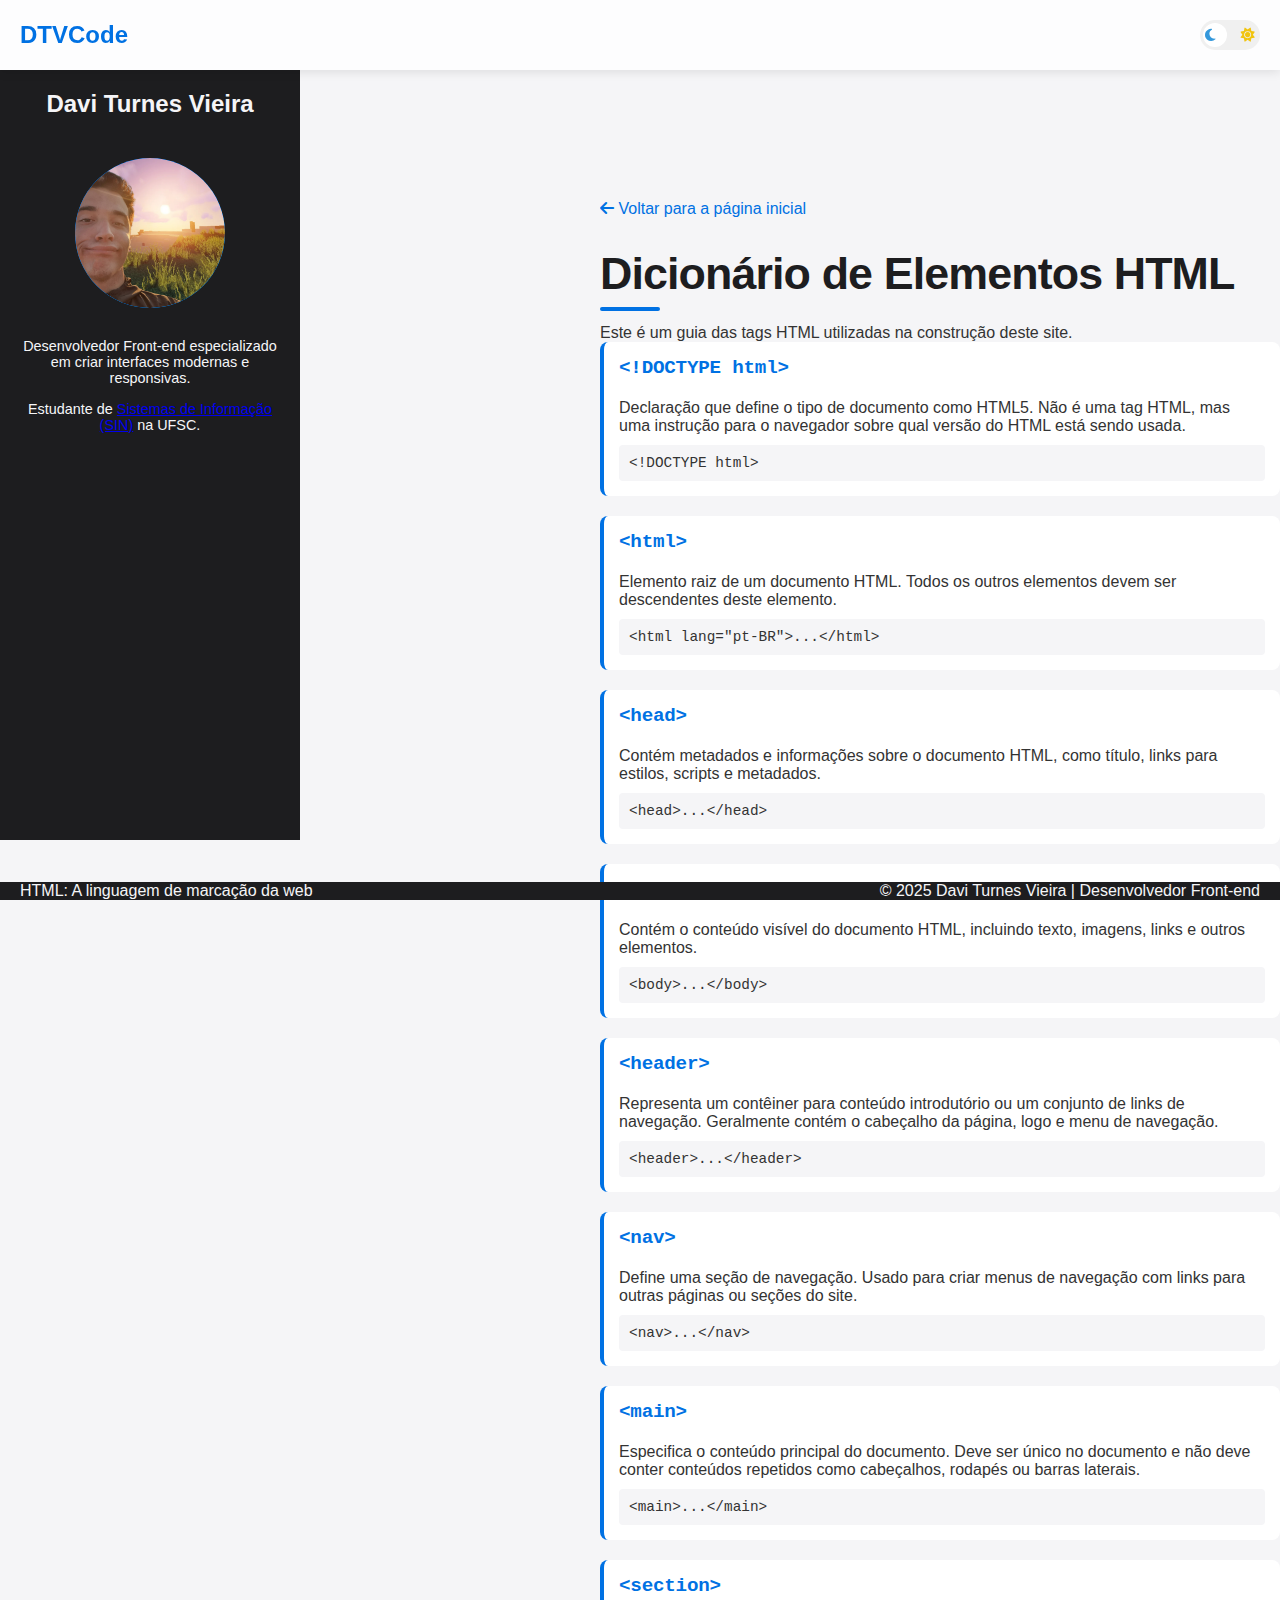
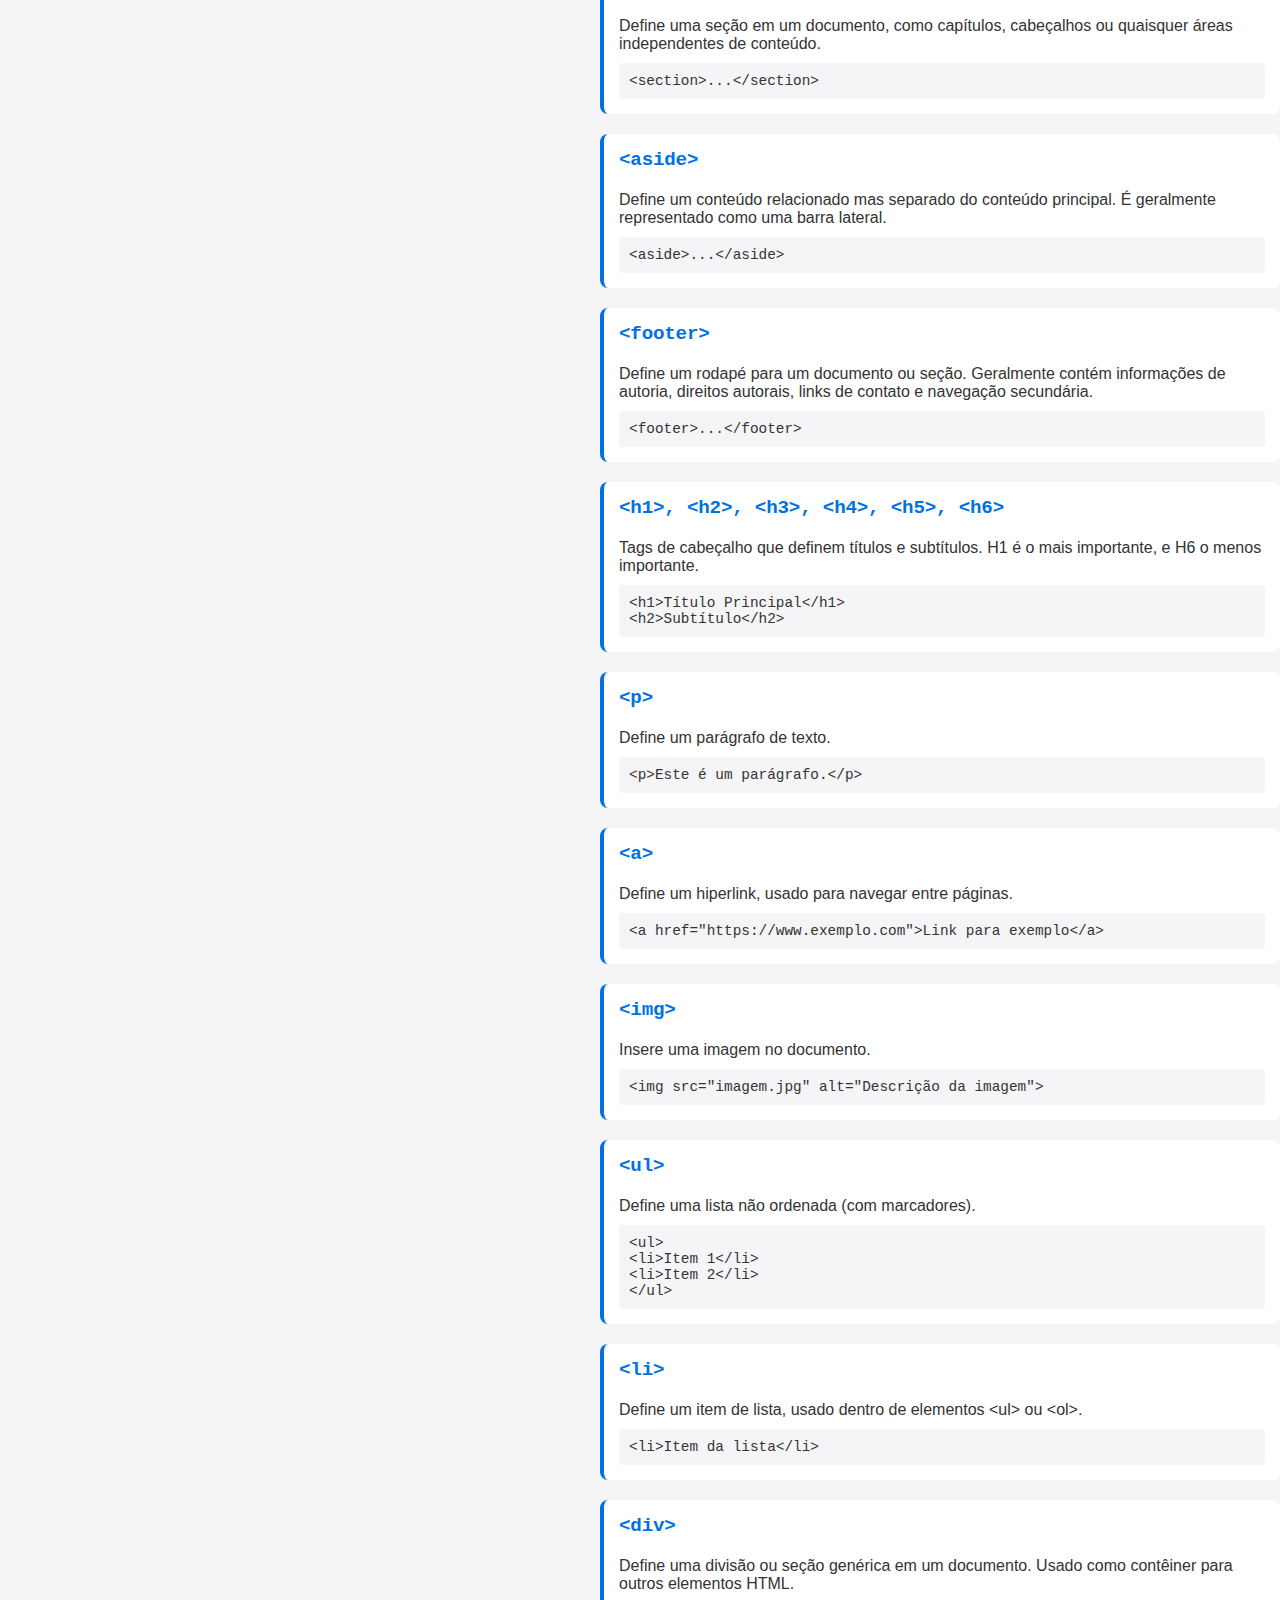
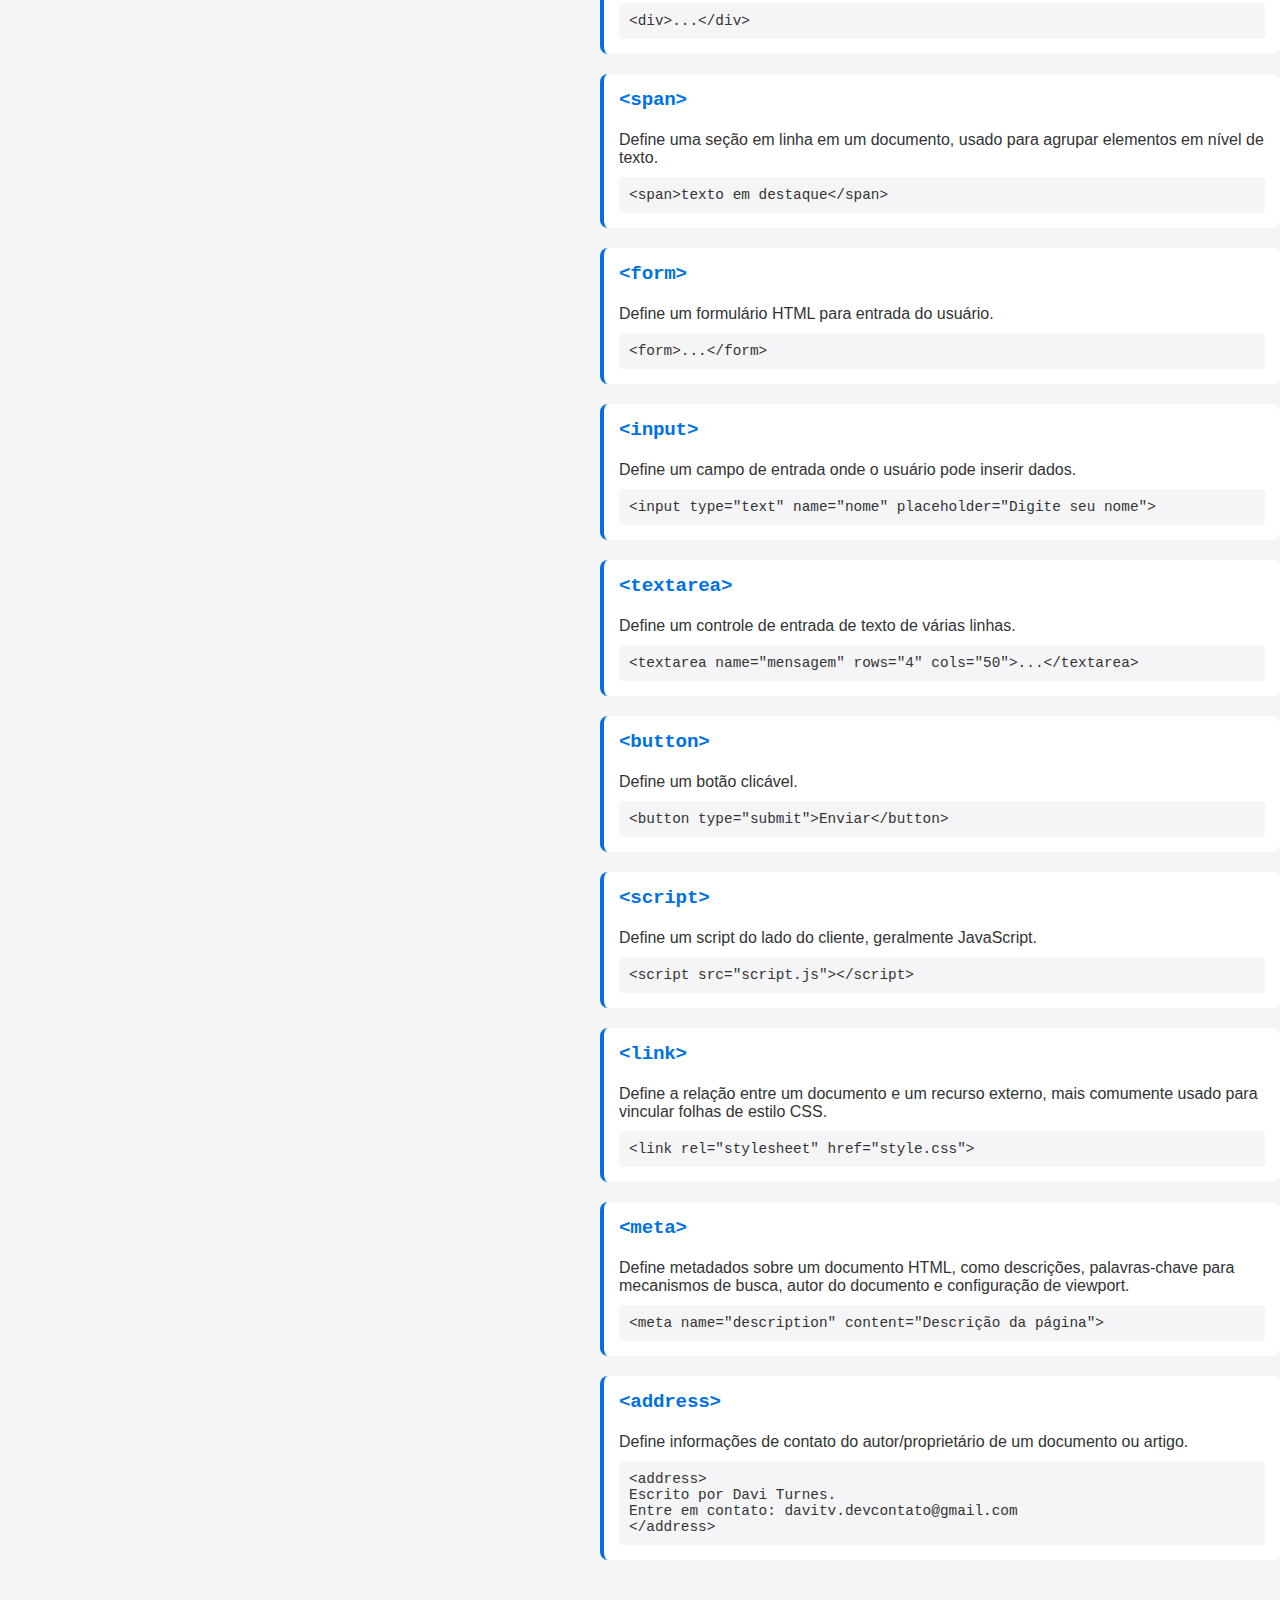
==== html_dict.html @ def78ab5 "Design Basico" ====
<!DOCTYPE html>
<html lang="pt-BR">
<head>
    <meta charset="UTF-8">
    <meta http-equiv="X-UA-Compatible" content="IE=edge">
    <meta name="viewport" content="width=device-width, initial-scale=1.0">
    <title>Dicionário HTML | Davi Turnes Vieira</title>
    <link rel="stylesheet" href="style.css">
    <link rel="stylesheet" href="https://cdnjs.cloudflare.com/ajax/libs/font-awesome/6.4.0/css/all.min.css">
    <link rel="icon" href="assets/img/favicon.ico" type="image/x-icon">
    <style>
        .html-dict {
            max-width: 800px;
            margin: 0 auto;
        }
        
        .dict-item {
            margin-bottom: 20px;
            padding: 15px;
            border-radius: 8px;
            background-color: var(--card-bg);
            border-left: 4px solid var(--accent-color);
        }
        
        .dict-item h2 {
            margin-top: 0;
            color: var(--accent-color);
            font-family: monospace;
            font-size: 1.2rem;
        }
        
        .dict-item p {
            margin: 10px 0 0;
        }
        
        .dict-item .example {
            background-color: var(--code-bg);
            padding: 10px;
            border-radius: 4px;
            margin-top: 10px;
            font-family: monospace;
            font-size: 0.9rem;
            overflow-x: auto;
        }
        
        .back-link {
            display: inline-block;
            margin-bottom: 30px;
            color: var(--accent-color);
            text-decoration: none;
        }
        
        .back-link:hover {
            text-decoration: underline;
        }
    </style>
</head>
<body>
    <header>
        <div class="logo">DTVCode</div>
        <div class="header-controls">
            <div class="theme-toggle" role="switch" aria-checked="false" aria-label="Alternar tema">
                <i class="fas fa-moon"></i>
                <i class="fas fa-sun"></i>
                <div class="theme-toggle-ball"></div>
            </div>
        </div>
    </header>
    
    <aside>
        <h1>Davi Turnes Vieira</h1>
        
        <div class="blured-box">
            <img width="150px" src="assets/img/Eu_no_Mine.png" alt="Davi Turnes Vieira">
        </div>
        
        <p>Desenvolvedor Front-end especializado em criar interfaces modernas e responsivas.</p>
        <p>Estudante de <a href="https://sistemas.ufsc.br/" target="_blank">Sistemas de Informação (SIN)</a> na UFSC.</p>
    </aside>
    
    <main>
        <section class="html-dict">
            <a href="index.html" class="back-link"><i class="fas fa-arrow-left"></i> Voltar para a página inicial</a>
            
            <h1>Dicionário de Elementos HTML</h1>
            <p>Este é um guia das tags HTML utilizadas na construção deste site.</p>
            
            <div class="dict-item">
                <h2>&lt;!DOCTYPE html&gt;</h2>
                <p>Declaração que define o tipo de documento como HTML5. Não é uma tag HTML, mas uma instrução para o navegador sobre qual versão do HTML está sendo usada.</p>
                <div class="example">&lt;!DOCTYPE html&gt;</div>
            </div>
            
            <div class="dict-item">
                <h2>&lt;html&gt;</h2>
                <p>Elemento raiz de um documento HTML. Todos os outros elementos devem ser descendentes deste elemento.</p>
                <div class="example">&lt;html lang="pt-BR"&gt;...&lt;/html&gt;</div>
            </div>
            
            <div class="dict-item">
                <h2>&lt;head&gt;</h2>
                <p>Contém metadados e informações sobre o documento HTML, como título, links para estilos, scripts e metadados.</p>
                <div class="example">&lt;head&gt;...&lt;/head&gt;</div>
            </div>
            
            <div class="dict-item">
                <h2>&lt;body&gt;</h2>
                <p>Contém o conteúdo visível do documento HTML, incluindo texto, imagens, links e outros elementos.</p>
                <div class="example">&lt;body&gt;...&lt;/body&gt;</div>
            </div>
            
            <div class="dict-item">
                <h2>&lt;header&gt;</h2>
                <p>Representa um contêiner para conteúdo introdutório ou um conjunto de links de navegação. Geralmente contém o cabeçalho da página, logo e menu de navegação.</p>
                <div class="example">&lt;header&gt;...&lt;/header&gt;</div>
            </div>
            
            <div class="dict-item">
                <h2>&lt;nav&gt;</h2>
                <p>Define uma seção de navegação. Usado para criar menus de navegação com links para outras páginas ou seções do site.</p>
                <div class="example">&lt;nav&gt;...&lt;/nav&gt;</div>
            </div>
            
            <div class="dict-item">
                <h2>&lt;main&gt;</h2>
                <p>Especifica o conteúdo principal do documento. Deve ser único no documento e não deve conter conteúdos repetidos como cabeçalhos, rodapés ou barras laterais.</p>
                <div class="example">&lt;main&gt;...&lt;/main&gt;</div>
            </div>
            
            <div class="dict-item">
                <h2>&lt;section&gt;</h2>
                <p>Define uma seção em um documento, como capítulos, cabeçalhos ou quaisquer áreas independentes de conteúdo.</p>
                <div class="example">&lt;section&gt;...&lt;/section&gt;</div>
            </div>
            
            <div class="dict-item">
                <h2>&lt;aside&gt;</h2>
                <p>Define um conteúdo relacionado mas separado do conteúdo principal. É geralmente representado como uma barra lateral.</p>
                <div class="example">&lt;aside&gt;...&lt;/aside&gt;</div>
            </div>
            
            <div class="dict-item">
                <h2>&lt;footer&gt;</h2>
                <p>Define um rodapé para um documento ou seção. Geralmente contém informações de autoria, direitos autorais, links de contato e navegação secundária.</p>
                <div class="example">&lt;footer&gt;...&lt;/footer&gt;</div>
            </div>
            
            <div class="dict-item">
                <h2>&lt;h1&gt;, &lt;h2&gt;, &lt;h3&gt;, &lt;h4&gt;, &lt;h5&gt;, &lt;h6&gt;</h2>
                <p>Tags de cabeçalho que definem títulos e subtítulos. H1 é o mais importante, e H6 o menos importante.</p>
                <div class="example">&lt;h1&gt;Título Principal&lt;/h1&gt;<br>&lt;h2&gt;Subtítulo&lt;/h2&gt;</div>
            </div>
            
            <div class="dict-item">
                <h2>&lt;p&gt;</h2>
                <p>Define um parágrafo de texto.</p>
                <div class="example">&lt;p&gt;Este é um parágrafo.&lt;/p&gt;</div>
            </div>
            
            <div class="dict-item">
                <h2>&lt;a&gt;</h2>
                <p>Define um hiperlink, usado para navegar entre páginas.</p>
                <div class="example">&lt;a href="https://www.exemplo.com"&gt;Link para exemplo&lt;/a&gt;</div>
            </div>
            
            <div class="dict-item">
                <h2>&lt;img&gt;</h2>
                <p>Insere uma imagem no documento.</p>
                <div class="example">&lt;img src="imagem.jpg" alt="Descrição da imagem"&gt;</div>
            </div>
            
            <div class="dict-item">
                <h2>&lt;ul&gt;</h2>
                <p>Define uma lista não ordenada (com marcadores).</p>
                <div class="example">&lt;ul&gt;<br>  &lt;li&gt;Item 1&lt;/li&gt;<br>  &lt;li&gt;Item 2&lt;/li&gt;<br>&lt;/ul&gt;</div>
            </div>
            
            <div class="dict-item">
                <h2>&lt;li&gt;</h2>
                <p>Define um item de lista, usado dentro de elementos &lt;ul&gt; ou &lt;ol&gt;.</p>
                <div class="example">&lt;li&gt;Item da lista&lt;/li&gt;</div>
            </div>
            
            <div class="dict-item">
                <h2>&lt;div&gt;</h2>
                <p>Define uma divisão ou seção genérica em um documento. Usado como contêiner para outros elementos HTML.</p>
                <div class="example">&lt;div&gt;...&lt;/div&gt;</div>
            </div>
            
            <div class="dict-item">
                <h2>&lt;span&gt;</h2>
                <p>Define uma seção em linha em um documento, usado para agrupar elementos em nível de texto.</p>
                <div class="example">&lt;span&gt;texto em destaque&lt;/span&gt;</div>
            </div>
            
            <div class="dict-item">
                <h2>&lt;form&gt;</h2>
                <p>Define um formulário HTML para entrada do usuário.</p>
                <div class="example">&lt;form&gt;...&lt;/form&gt;</div>
            </div>
            
            <div class="dict-item">
                <h2>&lt;input&gt;</h2>
                <p>Define um campo de entrada onde o usuário pode inserir dados.</p>
                <div class="example">&lt;input type="text" name="nome" placeholder="Digite seu nome"&gt;</div>
            </div>
            
            <div class="dict-item">
                <h2>&lt;textarea&gt;</h2>
                <p>Define um controle de entrada de texto de várias linhas.</p>
                <div class="example">&lt;textarea name="mensagem" rows="4" cols="50"&gt;...&lt;/textarea&gt;</div>
            </div>
            
            <div class="dict-item">
                <h2>&lt;button&gt;</h2>
                <p>Define um botão clicável.</p>
                <div class="example">&lt;button type="submit"&gt;Enviar&lt;/button&gt;</div>
            </div>
            
            <div class="dict-item">
                <h2>&lt;script&gt;</h2>
                <p>Define um script do lado do cliente, geralmente JavaScript.</p>
                <div class="example">&lt;script src="script.js"&gt;&lt;/script&gt;</div>
            </div>
            
            <div class="dict-item">
                <h2>&lt;link&gt;</h2>
                <p>Define a relação entre um documento e um recurso externo, mais comumente usado para vincular folhas de estilo CSS.</p>
                <div class="example">&lt;link rel="stylesheet" href="style.css"&gt;</div>
            </div>
            
            <div class="dict-item">
                <h2>&lt;meta&gt;</h2>
                <p>Define metadados sobre um documento HTML, como descrições, palavras-chave para mecanismos de busca, autor do documento e configuração de viewport.</p>
                <div class="example">&lt;meta name="description" content="Descrição da página"&gt;</div>
            </div>
            
            <div class="dict-item">
                <h2>&lt;address&gt;</h2>
                <p>Define informações de contato do autor/proprietário de um documento ou artigo.</p>
                <div class="example">&lt;address&gt;<br>  Escrito por Davi Turnes.<br>  Entre em contato: davitv.devcontato@gmail.com<br>&lt;/address&gt;</div>
            </div>
        </section>
    </main>
    
    <footer>
        <div class="news">
            <quote>HTML: A linguagem de marcação da web</quote>
        </div>
        <div>
            <p>&copy; 2025 Davi Turnes Vieira | Desenvolvedor Front-end</p>
        </div>
    </footer>
    
    <!-- Script para toggle do tema -->
    <script src="js/theme-toggle.js"></script>
</body>
</html>
---- style.css ----
/* Resets e Estilos Globais */
* {
    margin: 0;
    padding: 0;
    box-sizing: border-box;
}

/* Variáveis CSS */
:root {
    --bg-color: #f5f5f7;
    --text-color: #333;
    --card-bg: #fff;
    --header-bg: rgba(255, 255, 255, 0.8);
    --shadow-color: rgba(0, 0, 0, 0.1);
    --primary-color: #0071e3;
    --secondary-text: #6e6e73;
    --border-color: #e6e6e6;
    --card-text: #333;
    --card-shadow: 0 5px 15px rgba(0, 0, 0, 0.08);
    --input-bg: #f5f5f7;
    --input-text: #333;
    --input-border: #ddd;
    --placeholder: #999;
    --sidebar-bg: #1d1d1f;
    --sidebar-text: #f5f5f7;
    --footer-bg: #1d1d1f;
    --footer-text: #f5f5f7;
    --accent-color: #0071e3;
    --accent-hover: #0077ed;
    --accent-gradient: linear-gradient(135deg, #0071e3 0%, #00c6fb 100%);
    --nav-text: #333;
    --heading-color: #1d1d1f;
    --subheading-color: #0071e3;
    --tag-bg: #f5f5f7;
    --tag-text: #0071e3;
    --code-bg: #f5f5f7;
    --font-family: -apple-system, BlinkMacSystemFont, 'Segoe UI', Roboto, Oxygen, Ubuntu, Cantarell, 'Open Sans', 'Helvetica Neue', sans-serif;
}

.dark-mode {
    --bg-color: #1d1d1f;
    --text-color: #f5f5f7;
    --card-bg: #2c2c2e;
    --header-bg: rgba(29, 29, 31, 0.9);
    --shadow-color: rgba(0, 0, 0, 0.3);
    --primary-color: #0a84ff;
    --secondary-text: #cccccc;
    --border-color: #444;
    --card-text: #e6e6e6;
    --card-shadow: 0 5px 20px rgba(0, 0, 0, 0.25);
    --input-bg: #333333;
    --input-text: #f0f0f0;
    --input-border: #555;
    --placeholder: #999;
    --code-bg: #2d2d2d;
}

html {
    scroll-behavior: smooth;
}

body {
    display: grid;
    grid-template-areas: 
        "h h h"
        "a m m"
        "f f f";
    grid-template-columns: 300px 1fr 1fr;
    grid-template-rows: 70px 1fr 60px;
    min-height: 100vh;
    font-family: var(--font-family);
    color: var(--text-color);
    background-color: var(--bg-color);
    transition: background-color 0.3s ease, color 0.3s ease;
    overflow-x: hidden;
}

/* Fix para o problema de scroll */
@supports (-webkit-touch-callout: none) {
    body {
        /* iOS específico (iPhone/iPad) */
        height: -webkit-fill-available;
    }
}

header {
    grid-area: h;
    background-color: var(--header-bg);
    display: flex;
    justify-content: space-between;
    align-items: center;
    padding: 0 20px;
    position: fixed;
    top: 0;
    left: 0;
    right: 0;
    z-index: 1000;
    box-shadow: 0 2px 10px rgba(0, 0, 0, 0.1);
    height: 70px;
    backdrop-filter: blur(10px);
    -webkit-backdrop-filter: blur(10px);
}

aside {
    grid-area: a;
    background-color: var(--sidebar-bg);
    color: var(--sidebar-text);
    padding: 20px;
    overflow-y: auto;
    display: flex;
    flex-direction: column;
    align-items: center;
    position: fixed;
    top: 70px;
    bottom: 60px;
    width: 300px;
    z-index: 100;
}

main {
    grid-area: m;
    padding: 90px 0 30px; /* Removido padding lateral */
    overflow-y: auto;
    margin-left: 300px; /* Mantém espaço para a sidebar */
    display: flex;
    flex-direction: column;
    align-items: center; /* Centraliza o conteúdo horizontalmente */
}

.main-section {
    width: 100%;
    max-width: 1200px; /* Limita a largura máxima */
    padding: 0 40px; /* Adiciona padding lateral dentro da section */
    margin-bottom: 80px; /* Mais espaço entre seções */
}

@media screen and (max-width: 1400px) {
    .main-section {
        max-width: 1000px;
    }
}

@media screen and (max-width: 1200px) {
    .main-section {
        padding: 0 30px;
    }
}

footer {
    grid-area: f;
    background-color: var(--footer-bg);
    color: var(--footer-text);
    padding: 0 20px;
    display: flex;
    justify-content: space-between;
    align-items: center;
    position: fixed;
    bottom: 0;
    left: 0;
    right: 0;
    z-index: 90;
}

/* Logo e controles */
.logo {
    font-weight: 700;
    font-size: 24px;
    color: var(--accent-color);
}

.header-controls {
    display: flex;
    align-items: center;
    gap: 15px;
}

/* Navegação */
nav {
    flex: 1;
    display: flex;
    justify-content: center;
}

nav menu {
    list-style: none;
    margin: 0;
    padding: 0;
    display: flex;
}

menu li {
    margin: 0 10px;
}

menu a {
    color: var(--nav-text);
    text-decoration: none;
    padding: 10px;
    display: inline-block;
    position: relative;
    transition: color 0.3s;
}

menu a::after {
    content: '';
    position: absolute;
    width: 0;
    height: 2px;
    bottom: 0;
    left: 50%;
    background-color: var(--accent-color);
    transition: width 0.3s, left 0.3s;
}

menu a:hover::after,
menu a.active::after {
    width: 100%;
    left: 0;
}

menu a:hover,
menu a.active {
    color: var(--accent-color);
}

/* Estilização para a barra lateral */
.blured-box {
    position: relative;
    margin: 30px 0;
    width: 150px;
    height: 150px;
    display: flex;
    justify-content: center;
    align-items: center;
    background-color: transparent;
    border-radius: 50%;
    overflow: hidden;
}

.blured-box::before {
    content: '';
    position: absolute;
    top: -2px;
    left: -2px;
    right: -2px;
    bottom: -2px;
    background-color: var(--accent-color);
    z-index: -1;
    border-radius: 50%;
}

.blured-box::after {
    content: '';
    position: absolute;
    top: -2px;
    left: -2px;
    right: -2px;
    bottom: -2px;
    background: var(--accent-gradient);
    z-index: -2;
    filter: blur(10px);
    border-radius: 50%;
}

.blured-box img {
    width: 100%;
    height: 100%;
    object-fit: cover;
    border-radius: 50%;
}

aside h1 {
    font-size: 1.5rem;
    text-align: center;
    margin-bottom: 10px;
}

aside p {
    text-align: center;
    margin-bottom: 15px;
    font-size: 0.9rem;
}

.sidebar-section {
    width: 100%;
    margin: 20px 0;
}

.sidebar-section h3 {
    font-size: 1.1rem;
    margin-bottom: 10px;
    padding-bottom: 5px;
    border-bottom: 1px solid var(--border-color);
}

.sidebar-list {
    list-style: none;
    padding: 0;
}

.sidebar-list li {
    margin-bottom: 5px;
    font-size: 0.9rem;
}

.sidebar-tags {
    display: flex;
    flex-wrap: wrap;
    gap: 5px;
}

.sidebar-tags span {
    background-color: var(--tag-bg);
    color: var(--tag-text);
    font-size: 0.8rem;
    padding: 3px 8px;
    border-radius: 15px;
}

.sidebar-social {
    display: flex;
    justify-content: center;
    gap: 15px;
}

.sidebar-social a {
    font-size: 1.5rem;
    color: var(--accent-color);
    transition: transform 0.3s, color 0.3s;
}

.sidebar-social a:hover {
    transform: scale(1.2);
    color: var(--accent-hover);
}

/* Estilo para as seções principais */
main section {
    padding: 40px 0;
    margin-bottom: 30px;
    width: 100%;
}

main h1 {
    font-size: 2.8rem;
    margin-bottom: 25px;
    color: var(--heading-color);
    font-weight: 700;
    letter-spacing: -0.02em;
    position: relative;
}

main h1::after {
    content: '';
    position: absolute;
    left: 0;
    bottom: -12px;
    width: 60px;
    height: 4px;
    background-color: var(--accent-color);
    border-radius: 2px;
}

main h2 {
    font-size: 1.8rem;
    margin: 40px 0 20px;
    color: var(--subheading-color);
    font-weight: 600;
    letter-spacing: -0.01em;
}

/* Botões e elementos de UI */
.btn {
    display: inline-block;
    padding: 10px 20px;
    border-radius: 30px;
    font-weight: 600;
    text-decoration: none;
    text-align: center;
    transition: all 0.3s;
    cursor: pointer;
    border: none;
}

.primary-btn {
    background-color: var(--primary-color);
    color: white;
}

.primary-btn:hover {
    background-color: var(--accent-hover);
    transform: translateY(-3px);
    box-shadow: 0 10px 15px rgba(0, 0, 0, 0.1);
}

.secondary-btn {
    background-color: transparent;
    color: var(--primary-color);
    border: 2px solid var(--primary-color);
}

.secondary-btn:hover {
    background-color: var(--primary-color);
    color: white;
}

/* Componentes específicos */
.project-card {
    background-color: var(--card-bg);
    border-radius: 16px; /* Cantos mais arredondados */
    overflow: hidden;
    box-shadow: var(--card-shadow);
    transition: transform 0.4s ease, box-shadow 0.4s ease;
    margin-bottom: 20px;
    height: 100%;
    display: flex;
    flex-direction: column;
}

.project-card:hover {
    transform: translateY(-8px);
    box-shadow: 0 20px 40px rgba(0, 0, 0, 0.15);
}

.project-card img {
    width: 100%;
    height: 220px;
    object-fit: cover;
    transition: transform 0.5s ease;
}

.project-card:hover img {
    transform: scale(1.05);
}

.project-card h3 {
    padding: 20px 20px 0;
    margin: 0;
    font-size: 1.25rem;
    font-weight: 600;
}

.project-card p {
    padding: 12px 20px;
    margin: 0;
    font-size: 0.95rem;
    color: var(--secondary-text);
    line-height: 1.6;
    flex-grow: 1;
}

.project-tech {
    padding: 0 20px 15px;
    display: flex;
    flex-wrap: wrap;
    gap: 5px;
}

.project-tech span {
    background-color: var(--tag-bg);
    color: var(--tag-text);
    font-size: 0.8rem;
    padding: 3px 8px;
    border-radius: 15px;
}

.project-links {
    padding: 0 20px 20px;
}

.project-btn {
    font-size: 0.9rem;
    padding: 8px 15px;
}

/* Toggle de tema */
.theme-toggle {
    position: relative;
    width: 60px;
    height: 30px;
    background-color: #f0f0f0;
    border-radius: 30px;
    display: flex;
    align-items: center;
    justify-content: space-between;
    padding: 0 5px;
    cursor: pointer;
}

.dark-mode .theme-toggle {
    background-color: #333;
}

.theme-toggle i {
    font-size: 14px;
    z-index: 1;
}

.theme-toggle .fa-sun {
    color: #f1c40f;
}

.theme-toggle .fa-moon {
    color: #3498db;
}

.theme-toggle-ball {
    position: absolute;
    left: 3px;
    width: 24px;
    height: 24px;
    background-color: white;
    border-radius: 50%;
    transition: transform 0.3s;
}

.dark-mode .theme-toggle-ball {
    transform: translateX(30px);
}

/* Fix para componente de skills e projetos */
.skills-container {
    display: grid;
    grid-template-columns: repeat(auto-fit, minmax(300px, 1fr));
    gap: 20px;
}

.skill-card {
    background-color: var(--card-bg);
    border-radius: 12px;
    padding: 20px;
    box-shadow: var(--card-shadow);
    transition: transform 0.3s;
}

.project-grid {
    display: grid;
    grid-template-columns: repeat(auto-fill, minmax(280px, 1fr));
    gap: 20px;
}

/* Estilos para o formulário de contato */
.contact-form {
    background-color: var(--card-bg);
    padding: 25px;
    border-radius: 12px;
    box-shadow: var(--card-shadow);
}

.form-group {
    margin-bottom: 15px;
}

.form-group label {
    display: block;
    margin-bottom: 5px;
    font-weight: 500;
}

.form-group input,
.form-group textarea {
    width: 100%;
    padding: 10px;
    border: 1px solid var(--input-border);
    border-radius: 8px;
    background-color: var(--input-bg);
    color: var(--input-text);
    font-family: inherit;
}

.form-row {
    display: flex;
    gap: 15px;
}

.form-row .form-group {
    flex: 1;
}

/* Preloader e scroll progress */
.preloader {
    position: fixed;
    top: 0;
    left: 0;
    width: 100%;
    height: 100%;
    background-color: var(--bg-color);
    display: flex;
    justify-content: center;
    align-items: center;
    z-index: 9999;
    transition: opacity 0.5s;
}

.scroll-progress {
    position: fixed;
    top: 0;
    left: 0;
    height: 3px;
    background-color: var(--primary-color);
    z-index: 1001;
    width: 0%;
    transition: width 0.1s;
}

/* Back to top button */
.back-to-top {
    position: fixed;
    bottom: 70px;
    right: 20px;
    width: 50px;
    height: 50px;
    border-radius: 50%;
    background-color: var(--primary-color);
    color: white;
    display: flex;
    justify-content: center;
    align-items: center;
    cursor: pointer;
    opacity: 0;
    transform: translateY(20px);
    transition: opacity 0.3s, transform 0.3s;
    z-index: 90;
    border: none;
}

.back-to-top.visible {
    opacity: 1;
    transform: translateY(0);
}

/* Responsividade */
/* Tablets (768px - 1024px) */
@media screen and (max-width: 1024px) {
    body {
        grid-template-columns: 250px 1fr;
    }
    
    aside {
        width: 250px;
    }
    
    main {
        margin-left: 250px;
        padding-top: 90px;
    }
    
    .main-section {
        padding: 0 25px;
    }
    
    .form-row {
        flex-direction: column;
        gap: 0;
    }
}

/* Tablets pequenos e smartphones grandes (576px - 767px) */
@media screen and (max-width: 767px) {
    body {
        grid-template-areas: 
            "h h h"
            "m m m"
            "f f f";
        grid-template-columns: 1fr;
    }
    
    aside {
        display: none;
    }
    
    main {
        margin-left: 0;
        width: 100%;
        padding: 80px 15px 15px;
    }
    
    .main-section {
        padding: 0 20px;
    }
    
    header {
        justify-content: space-between;
    }
    
    nav {
        display: block;
        position: absolute;
        top: 70px;
        left: 0;
        width: 100%;
        background-color: var(--header-bg);
        transform: translateY(-100%);
        transition: transform 0.3s;
        padding: 10px;
        box-shadow: 0 5px 10px rgba(0,0,0,0.1);
    }
    
    nav.active {
        transform: translateY(0);
    }
    
    nav menu {
        flex-direction: column;
        align-items: center;
        width: 100%;
    }
    
    menu li {
        width: 100%;
        margin: 0;
        text-align: center;
    }
    
    menu a {
        padding: 12px;
        width: 100%;
    }
    
    /* Mobile menu button */
    .mobile-menu-button {
        display: block;
        cursor: pointer;
        width: 30px;
        height: 20px;
        position: relative;
        margin-right: 15px;
    }
    
    .mobile-menu-button span {
        display: block;
        position: absolute;
        height: 2px;
        width: 100%;
        background: var(--text-color);
        opacity: 1;
        transform: rotate(0deg);
        transition: .25s ease-in-out;
    }
    
    .mobile-menu-button span:nth-child(1) {
        top: 0px;
    }
    
    .mobile-menu-button span:nth-child(2) {
        top: 9px;
    }
    
    .mobile-menu-button span:nth-child(3) {
        top: 18px;
    }
    
    .mobile-menu-button.active span:nth-child(1) {
        top: 9px;
        transform: rotate(135deg);
    }
    
    .mobile-menu-button.active span:nth-child(2) {
        opacity: 0;
    }
    
    .mobile-menu-button.active span:nth-child(3) {
        top: 9px;
        transform: rotate(-135deg);
    }
    
    /* Show whoami photo on small screens */
    #photo-whoami {
        display: block;
        float: left;
        width: 150px;
        height: auto;
        margin-right: 15px;
        margin-bottom: 15px;
        border-radius: 8px;
    }

    /* Project grid adjustment */
    .project-grid {
        grid-template-columns: 1fr;
    }
    
    /* Skills container adjustment */
    .skills-container {
        grid-template-columns: 1fr;
    }
}

/* Smartphones (até 575px) */
@media screen and (max-width: 575px) {
    header {
        padding: 0 10px;
    }
    
    .header-controls {
        gap: 8px;
    }
    
    .language-toggle span {
        display: none;
    }
    
    .language-toggle {
        display: flex;
        gap: 0;
    }
    
    main {
        padding: 80px 15px 15px;
    }
    
    main h1 {
        font-size: 1.8rem;
    }
    
    main h2 {
        font-size: 1.3rem;
    }
    
    footer {
        flex-direction: column;
        gap: 5px;
        padding: 10px;
        font-size: 0.8rem;
    }
    
    .back-to-top {
        right: 10px;
        bottom: 80px;
        width: 40px;
        height: 40px;
    }
}

@keyframes fadeIn {
    from {
        opacity: 0;
        transform: translateY(20px);
    }
    to {
        opacity: 1;
        transform: translateY(0);
    }
}
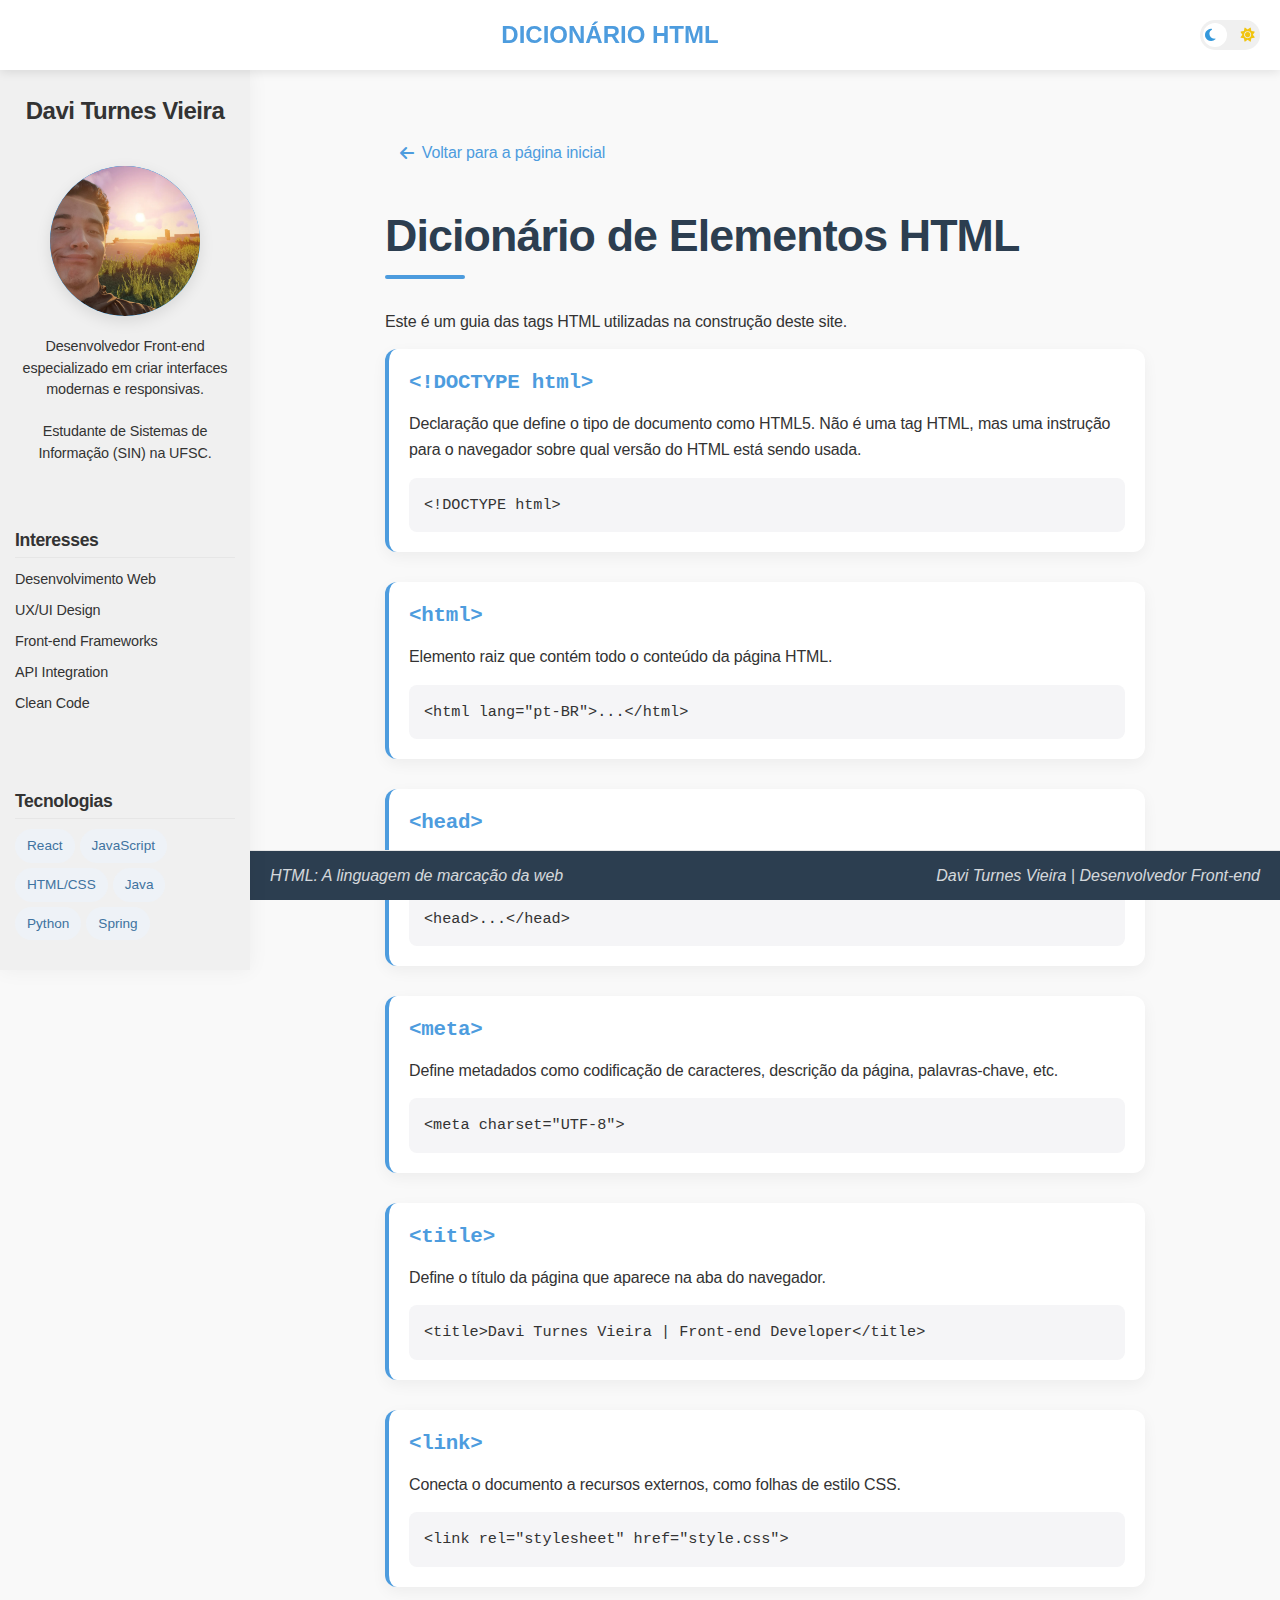
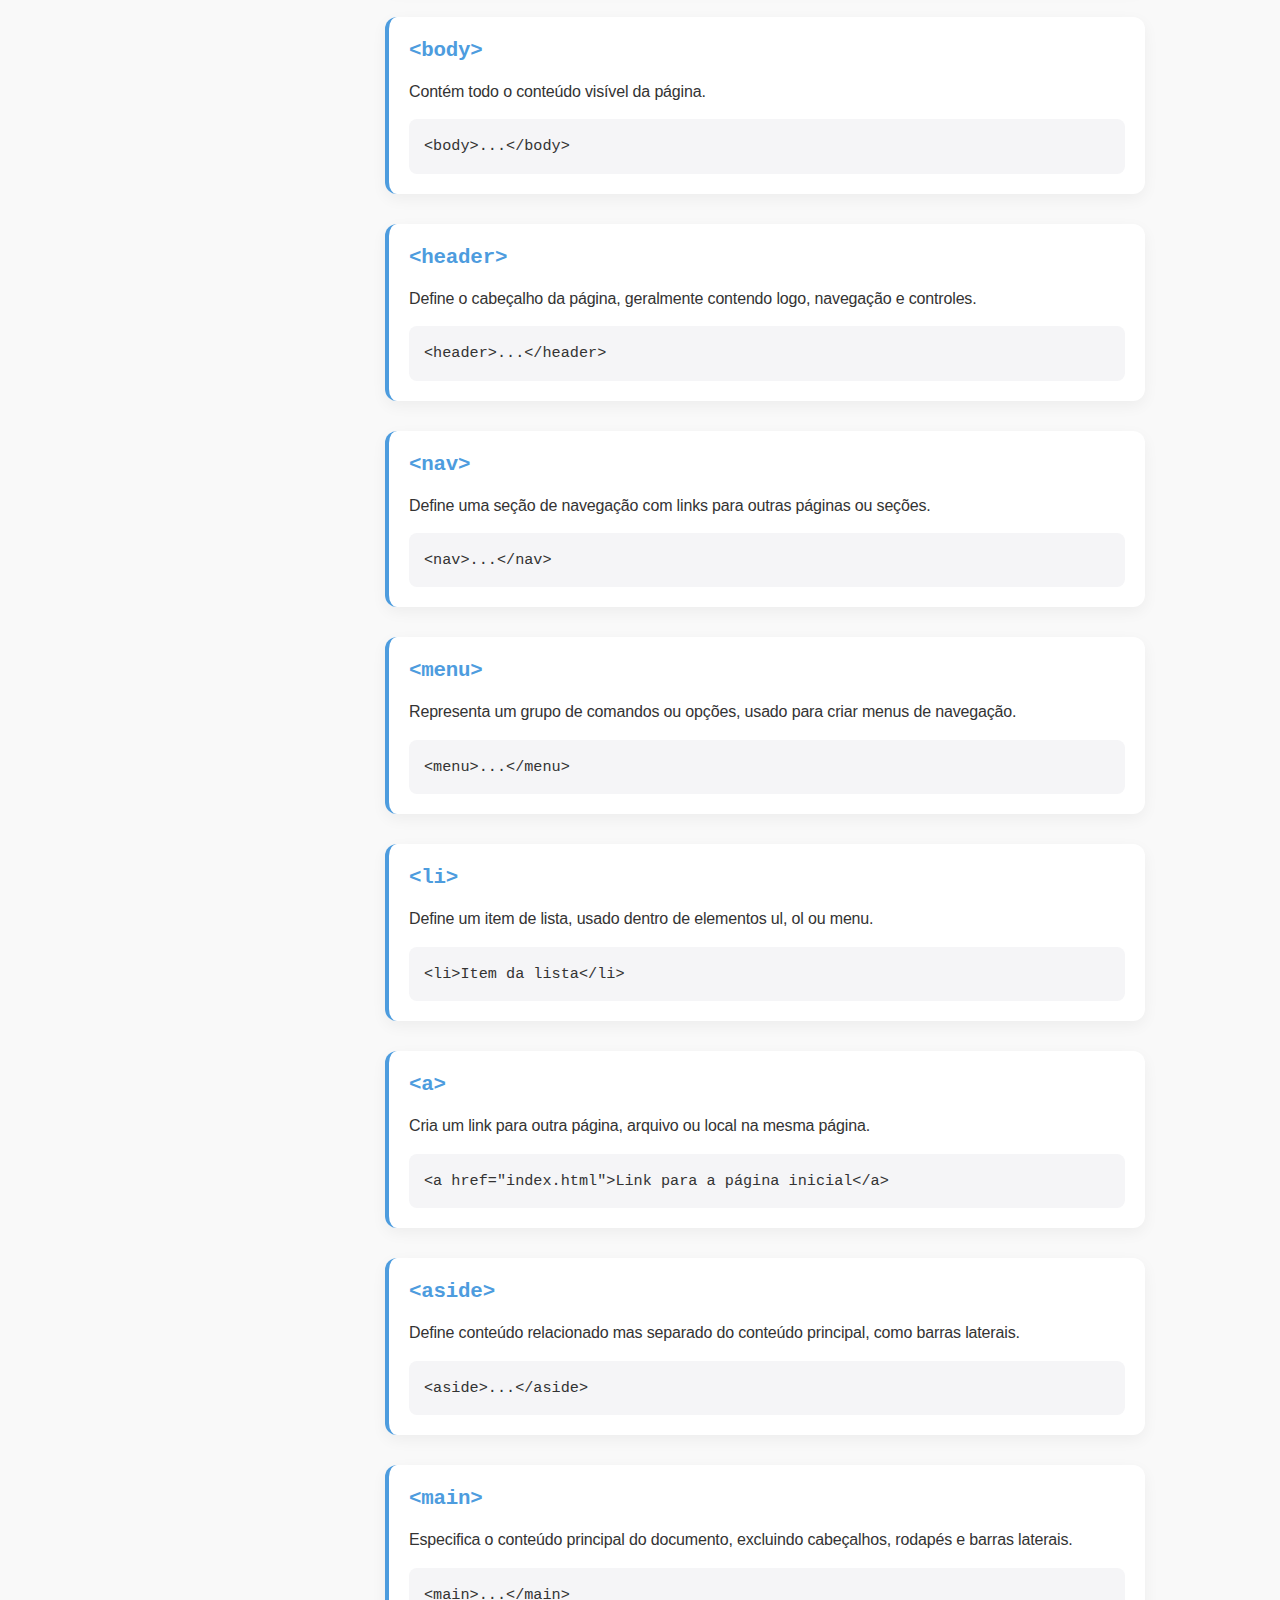
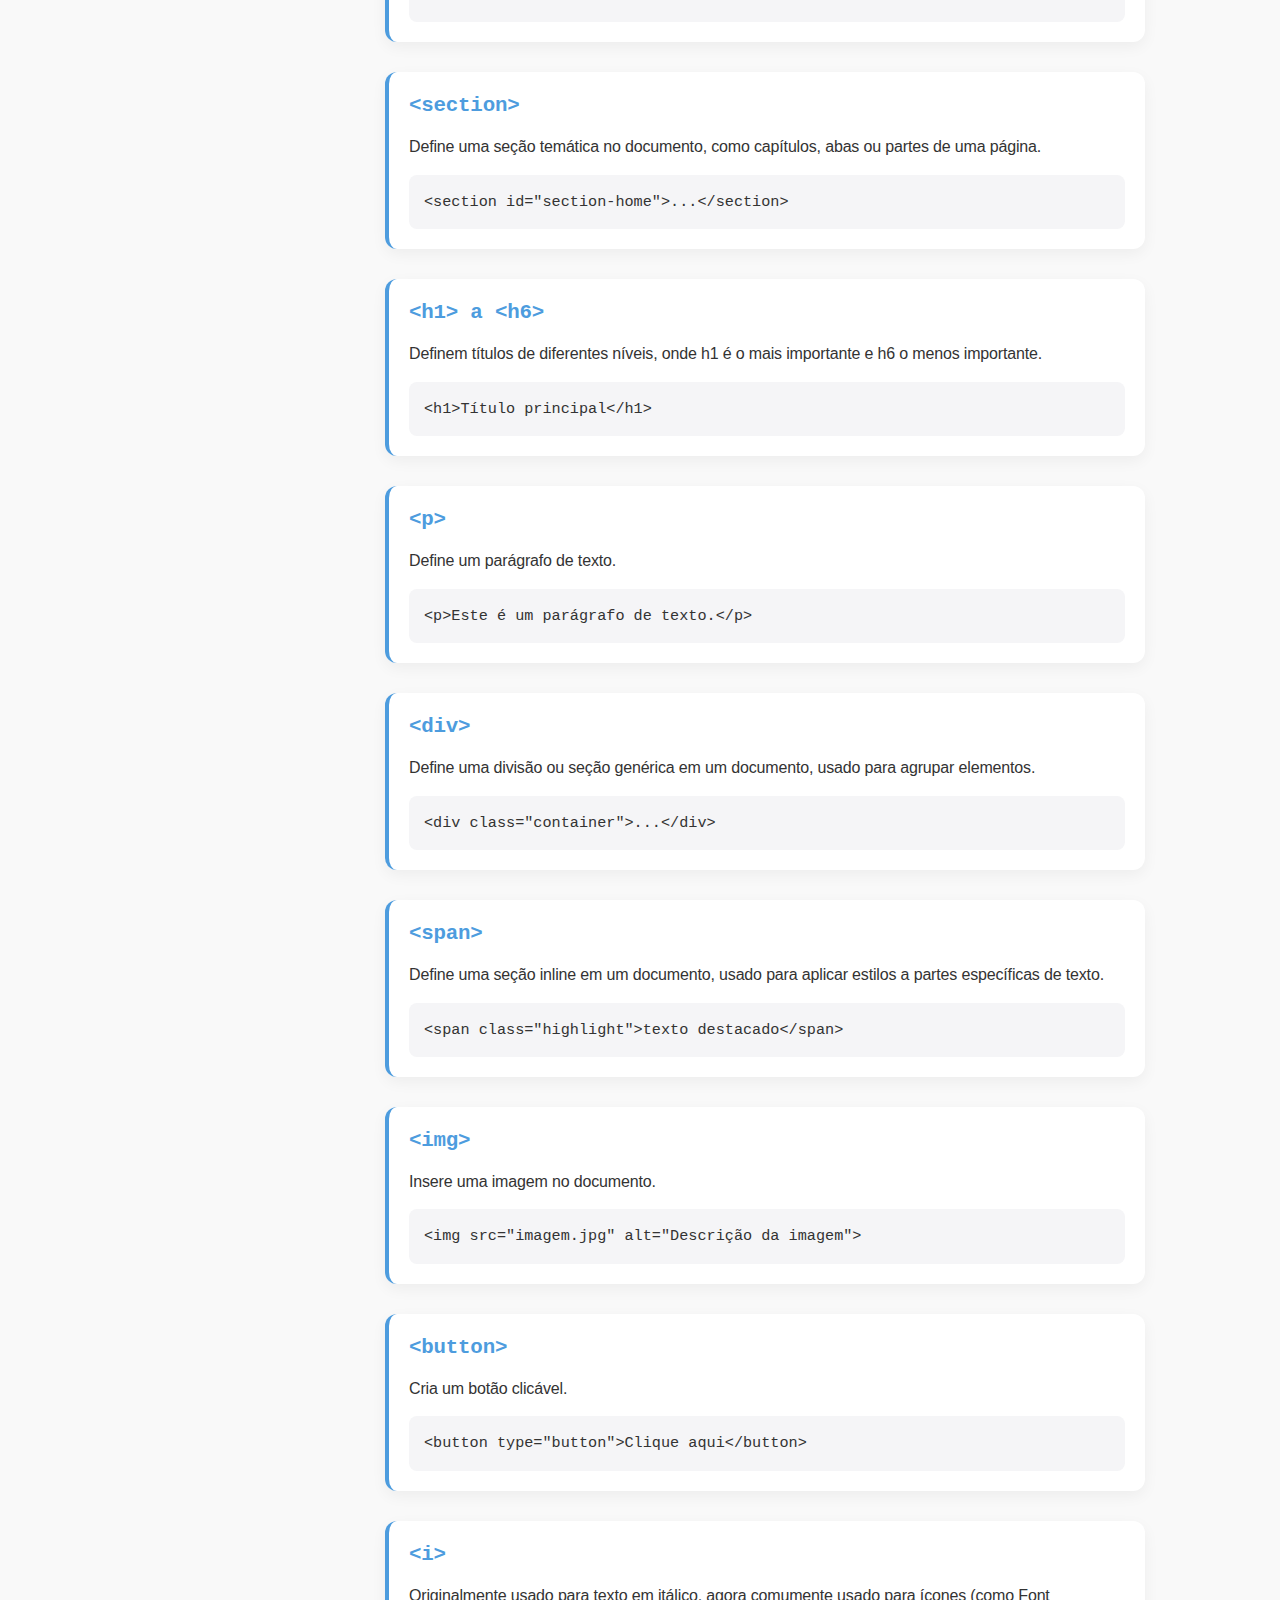
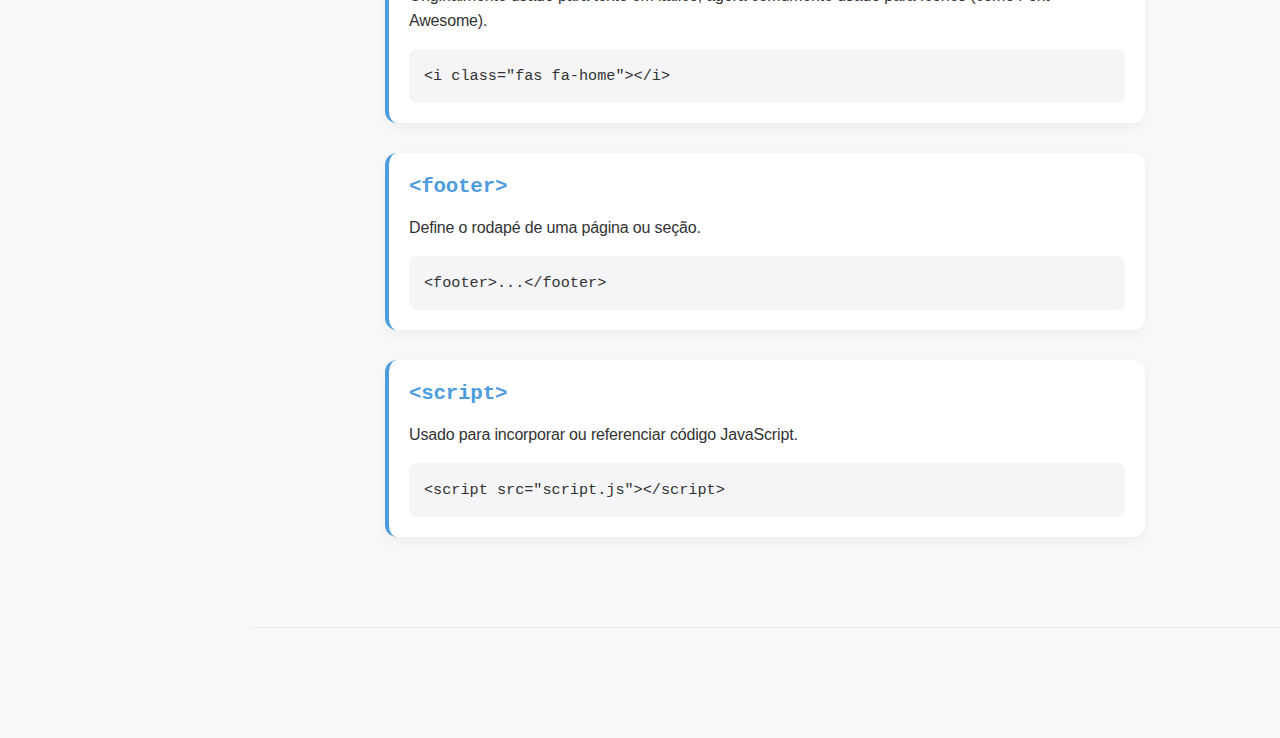
==== commit 2f80175b: "Projetos Adicionados && Responsividade melhorada" ====
--- a/html_dict.html
+++ b/html_dict.html
@@ -7,57 +7,100 @@
     <title>Dicionário HTML | Davi Turnes Vieira</title>
     <link rel="stylesheet" href="style.css">
     <link rel="stylesheet" href="https://cdnjs.cloudflare.com/ajax/libs/font-awesome/6.4.0/css/all.min.css">
+    <link rel="stylesheet" href="https://unpkg.com/aos@next/dist/aos.css" />
+    <link rel="stylesheet" href="css/skills-section.css">
+    <link rel="stylesheet" href="css/theme-variables.css">
+    <link rel="stylesheet" href="css/bug-fixes.css">
+    <link rel="stylesheet" href="css/responsive-fixes.css">
+    <link rel="stylesheet" href="css/spacing-fixes.css">
+    <link rel="stylesheet" href="css/modern-styles.css">
+    <link rel="stylesheet" href="css/scrollbar-styles.css">
     <link rel="icon" href="assets/img/favicon.ico" type="image/x-icon">
     <style>
         .html-dict {
             max-width: 800px;
             margin: 0 auto;
+            padding: 20px;
         }
         
         .dict-item {
-            margin-bottom: 20px;
-            padding: 15px;
-            border-radius: 8px;
+            margin-bottom: 30px;
+            padding: 20px;
+            border-radius: 12px;
             background-color: var(--card-bg);
             border-left: 4px solid var(--accent-color);
+            box-shadow: 0 5px 15px rgba(0, 0, 0, 0.05);
+            transition: transform 0.3s ease, box-shadow 0.3s ease;
+        }
+        
+        .dict-item:hover {
+            transform: translateY(-5px);
+            box-shadow: 0 10px 25px rgba(0, 0, 0, 0.1);
         }
         
         .dict-item h2 {
             margin-top: 0;
             color: var(--accent-color);
             font-family: monospace;
-            font-size: 1.2rem;
+            font-size: 1.3rem;
+            margin-bottom: 15px;
         }
         
         .dict-item p {
-            margin: 10px 0 0;
+            margin: 10px 0;
+            line-height: 1.6;
         }
         
         .dict-item .example {
             background-color: var(--code-bg);
-            padding: 10px;
-            border-radius: 4px;
-            margin-top: 10px;
+            padding: 15px;
+            border-radius: 8px;
+            margin-top: 15px;
             font-family: monospace;
-            font-size: 0.9rem;
+            font-size: 0.95rem;
             overflow-x: auto;
+            border-left: 3px solid var(--accent-color-light);
         }
         
         .back-link {
-            display: inline-block;
+            display: inline-flex;
+            align-items: center;
+            gap: 8px;
             margin-bottom: 30px;
+            padding: 10px 15px;
+            background-color: var(--bg-secondary);
+            border-radius: 8px;
             color: var(--accent-color);
             text-decoration: none;
+            transition: all 0.3s ease;
+            font-weight: 500;
         }
         
         .back-link:hover {
-            text-decoration: underline;
+            background-color: var(--accent-color-light);
+            transform: translateX(-5px);
+        }
+        
+        @media screen and (max-width: 768px) {
+            .html-dict {
+                padding: 15px;
+            }
+            
+            .dict-item {
+                padding: 15px;
+                margin-bottom: 20px;
+            }
         }
     </style>
 </head>
 <body>
     <header>
-        <div class="logo">DTVCode</div>
+        <div class="mobile-menu-button">
+            <span></span>
+            <span></span>
+            <span></span>
+        </div>
+        <div class="logo">DICIONÁRIO HTML</div>
         <div class="header-controls">
             <div class="theme-toggle" role="switch" aria-checked="false" aria-label="Alternar tema">
                 <i class="fas fa-moon"></i>
@@ -71,20 +114,59 @@
         <h1>Davi Turnes Vieira</h1>
         
         <div class="blured-box">
-            <img width="150px" src="assets/img/Eu_no_Mine.png" alt="Davi Turnes Vieira">
+            <img src="assets/img/Eu_no_Mine.png" alt="Davi Turnes Vieira">
         </div>
         
         <p>Desenvolvedor Front-end especializado em criar interfaces modernas e responsivas.</p>
-        <p>Estudante de <a href="https://sistemas.ufsc.br/" target="_blank">Sistemas de Informação (SIN)</a> na UFSC.</p>
+        <p>Estudante de <a href="https://sin.ufsc.br/" target="_blank">Sistemas de Informação (SIN)</a> na UFSC.</p>
+        
+        <div class="sidebar-section">
+            <h3>Interesses</h3>
+            <ul class="sidebar-list">
+                <li>Desenvolvimento Web</li>
+                <li>UX/UI Design</li>
+                <li>Front-end Frameworks</li>
+                <li>API Integration</li>
+                <li>Clean Code</li>
+            </ul>
+        </div>
+        
+        <div class="sidebar-section">
+            <h3>Tecnologias</h3>
+            <div class="sidebar-tags">
+                <span>React</span>
+                <span>JavaScript</span>
+                <span>HTML/CSS</span>
+                <span>Java</span>
+                <span>Python</span>
+                <span>Spring</span>
+            </div>
+        </div>
+        
+        <div class="sidebar-section">
+            <h3>Redes Sociais</h3>
+            <div class="sidebar-social">
+                <a href="https://github.com/daviturnesv" target="_blank" aria-label="GitHub">
+                    <i class="fab fa-github"></i>
+                </a>
+                <a href="https://www.linkedin.com/in/davi-turnes" target="_blank" aria-label="LinkedIn">
+                    <i class="fab fa-linkedin"></i>
+                </a>
+                <a href="https://www.instagram.com/davi_turnes_v/" target="_blank" aria-label="Instagram">
+                    <i class="fab fa-instagram"></i>
+                </a>
+            </div>
+        </div>
     </aside>
     
-    <main>
+    <main class="main-section">
         <section class="html-dict">
             <a href="index.html" class="back-link"><i class="fas fa-arrow-left"></i> Voltar para a página inicial</a>
             
             <h1>Dicionário de Elementos HTML</h1>
             <p>Este é um guia das tags HTML utilizadas na construção deste site.</p>
             
+            <!-- Conteúdo do dicionário -->
             <div class="dict-item">
                 <h2>&lt;!DOCTYPE html&gt;</h2>
                 <p>Declaração que define o tipo de documento como HTML5. Não é uma tag HTML, mas uma instrução para o navegador sobre qual versão do HTML está sendo usada.</p>
@@ -93,74 +175,110 @@
             
             <div class="dict-item">
                 <h2>&lt;html&gt;</h2>
-                <p>Elemento raiz de um documento HTML. Todos os outros elementos devem ser descendentes deste elemento.</p>
+                <p>Elemento raiz que contém todo o conteúdo da página HTML.</p>
                 <div class="example">&lt;html lang="pt-BR"&gt;...&lt;/html&gt;</div>
             </div>
             
             <div class="dict-item">
                 <h2>&lt;head&gt;</h2>
-                <p>Contém metadados e informações sobre o documento HTML, como título, links para estilos, scripts e metadados.</p>
+                <p>Contém metadados sobre o documento, como título, links para CSS, meta tags, etc.</p>
                 <div class="example">&lt;head&gt;...&lt;/head&gt;</div>
             </div>
             
             <div class="dict-item">
+                <h2>&lt;meta&gt;</h2>
+                <p>Define metadados como codificação de caracteres, descrição da página, palavras-chave, etc.</p>
+                <div class="example">&lt;meta charset="UTF-8"&gt;</div>
+            </div>
+            
+            <div class="dict-item">
+                <h2>&lt;title&gt;</h2>
+                <p>Define o título da página que aparece na aba do navegador.</p>
+                <div class="example">&lt;title&gt;Davi Turnes Vieira | Front-end Developer&lt;/title&gt;</div>
+            </div>
+            
+            <div class="dict-item">
+                <h2>&lt;link&gt;</h2>
+                <p>Conecta o documento a recursos externos, como folhas de estilo CSS.</p>
+                <div class="example">&lt;link rel="stylesheet" href="style.css"&gt;</div>
+            </div>
+            
+            <div class="dict-item">
                 <h2>&lt;body&gt;</h2>
-                <p>Contém o conteúdo visível do documento HTML, incluindo texto, imagens, links e outros elementos.</p>
+                <p>Contém todo o conteúdo visível da página.</p>
                 <div class="example">&lt;body&gt;...&lt;/body&gt;</div>
             </div>
             
             <div class="dict-item">
                 <h2>&lt;header&gt;</h2>
-                <p>Representa um contêiner para conteúdo introdutório ou um conjunto de links de navegação. Geralmente contém o cabeçalho da página, logo e menu de navegação.</p>
+                <p>Define o cabeçalho da página, geralmente contendo logo, navegação e controles.</p>
                 <div class="example">&lt;header&gt;...&lt;/header&gt;</div>
             </div>
             
             <div class="dict-item">
                 <h2>&lt;nav&gt;</h2>
-                <p>Define uma seção de navegação. Usado para criar menus de navegação com links para outras páginas ou seções do site.</p>
+                <p>Define uma seção de navegação com links para outras páginas ou seções.</p>
                 <div class="example">&lt;nav&gt;...&lt;/nav&gt;</div>
             </div>
             
             <div class="dict-item">
+                <h2>&lt;menu&gt;</h2>
+                <p>Representa um grupo de comandos ou opções, usado para criar menus de navegação.</p>
+                <div class="example">&lt;menu&gt;...&lt;/menu&gt;</div>
+            </div>
+            
+            <div class="dict-item">
+                <h2>&lt;li&gt;</h2>
+                <p>Define um item de lista, usado dentro de elementos ul, ol ou menu.</p>
+                <div class="example">&lt;li&gt;Item da lista&lt;/li&gt;</div>
+            </div>
+            
+            <div class="dict-item">
+                <h2>&lt;a&gt;</h2>
+                <p>Cria um link para outra página, arquivo ou local na mesma página.</p>
+                <div class="example">&lt;a href="index.html"&gt;Link para a página inicial&lt;/a&gt;</div>
+            </div>
+            
+            <div class="dict-item">
+                <h2>&lt;aside&gt;</h2>
+                <p>Define conteúdo relacionado mas separado do conteúdo principal, como barras laterais.</p>
+                <div class="example">&lt;aside&gt;...&lt;/aside&gt;</div>
+            </div>
+            
+            <div class="dict-item">
                 <h2>&lt;main&gt;</h2>
-                <p>Especifica o conteúdo principal do documento. Deve ser único no documento e não deve conter conteúdos repetidos como cabeçalhos, rodapés ou barras laterais.</p>
+                <p>Especifica o conteúdo principal do documento, excluindo cabeçalhos, rodapés e barras laterais.</p>
                 <div class="example">&lt;main&gt;...&lt;/main&gt;</div>
             </div>
             
             <div class="dict-item">
                 <h2>&lt;section&gt;</h2>
-                <p>Define uma seção em um documento, como capítulos, cabeçalhos ou quaisquer áreas independentes de conteúdo.</p>
-                <div class="example">&lt;section&gt;...&lt;/section&gt;</div>
-            </div>
-            
-            <div class="dict-item">
-                <h2>&lt;aside&gt;</h2>
-                <p>Define um conteúdo relacionado mas separado do conteúdo principal. É geralmente representado como uma barra lateral.</p>
-                <div class="example">&lt;aside&gt;...&lt;/aside&gt;</div>
-            </div>
-            
-            <div class="dict-item">
-                <h2>&lt;footer&gt;</h2>
-                <p>Define um rodapé para um documento ou seção. Geralmente contém informações de autoria, direitos autorais, links de contato e navegação secundária.</p>
-                <div class="example">&lt;footer&gt;...&lt;/footer&gt;</div>
-            </div>
-            
-            <div class="dict-item">
-                <h2>&lt;h1&gt;, &lt;h2&gt;, &lt;h3&gt;, &lt;h4&gt;, &lt;h5&gt;, &lt;h6&gt;</h2>
-                <p>Tags de cabeçalho que definem títulos e subtítulos. H1 é o mais importante, e H6 o menos importante.</p>
-                <div class="example">&lt;h1&gt;Título Principal&lt;/h1&gt;<br>&lt;h2&gt;Subtítulo&lt;/h2&gt;</div>
+                <p>Define uma seção temática no documento, como capítulos, abas ou partes de uma página.</p>
+                <div class="example">&lt;section id="section-home"&gt;...&lt;/section&gt;</div>
+            </div>
+            
+            <div class="dict-item">
+                <h2>&lt;h1&gt; a &lt;h6&gt;</h2>
+                <p>Definem títulos de diferentes níveis, onde h1 é o mais importante e h6 o menos importante.</p>
+                <div class="example">&lt;h1&gt;Título principal&lt;/h1&gt;</div>
             </div>
             
             <div class="dict-item">
                 <h2>&lt;p&gt;</h2>
                 <p>Define um parágrafo de texto.</p>
-                <div class="example">&lt;p&gt;Este é um parágrafo.&lt;/p&gt;</div>
-            </div>
-            
-            <div class="dict-item">
-                <h2>&lt;a&gt;</h2>
-                <p>Define um hiperlink, usado para navegar entre páginas.</p>
-                <div class="example">&lt;a href="https://www.exemplo.com"&gt;Link para exemplo&lt;/a&gt;</div>
+                <div class="example">&lt;p&gt;Este é um parágrafo de texto.&lt;/p&gt;</div>
+            </div>
+            
+            <div class="dict-item">
+                <h2>&lt;div&gt;</h2>
+                <p>Define uma divisão ou seção genérica em um documento, usado para agrupar elementos.</p>
+                <div class="example">&lt;div class="container"&gt;...&lt;/div&gt;</div>
+            </div>
+            
+            <div class="dict-item">
+                <h2>&lt;span&gt;</h2>
+                <p>Define uma seção inline em um documento, usado para aplicar estilos a partes específicas de texto.</p>
+                <div class="example">&lt;span class="highlight"&gt;texto destacado&lt;/span&gt;</div>
             </div>
             
             <div class="dict-item">
@@ -170,89 +288,46 @@
             </div>
             
             <div class="dict-item">
-                <h2>&lt;ul&gt;</h2>
-                <p>Define uma lista não ordenada (com marcadores).</p>
-                <div class="example">&lt;ul&gt;<br>  &lt;li&gt;Item 1&lt;/li&gt;<br>  &lt;li&gt;Item 2&lt;/li&gt;<br>&lt;/ul&gt;</div>
-            </div>
-            
-            <div class="dict-item">
-                <h2>&lt;li&gt;</h2>
-                <p>Define um item de lista, usado dentro de elementos &lt;ul&gt; ou &lt;ol&gt;.</p>
-                <div class="example">&lt;li&gt;Item da lista&lt;/li&gt;</div>
-            </div>
-            
-            <div class="dict-item">
-                <h2>&lt;div&gt;</h2>
-                <p>Define uma divisão ou seção genérica em um documento. Usado como contêiner para outros elementos HTML.</p>
-                <div class="example">&lt;div&gt;...&lt;/div&gt;</div>
-            </div>
-            
-            <div class="dict-item">
-                <h2>&lt;span&gt;</h2>
-                <p>Define uma seção em linha em um documento, usado para agrupar elementos em nível de texto.</p>
-                <div class="example">&lt;span&gt;texto em destaque&lt;/span&gt;</div>
-            </div>
-            
-            <div class="dict-item">
-                <h2>&lt;form&gt;</h2>
-                <p>Define um formulário HTML para entrada do usuário.</p>
-                <div class="example">&lt;form&gt;...&lt;/form&gt;</div>
-            </div>
-            
-            <div class="dict-item">
-                <h2>&lt;input&gt;</h2>
-                <p>Define um campo de entrada onde o usuário pode inserir dados.</p>
-                <div class="example">&lt;input type="text" name="nome" placeholder="Digite seu nome"&gt;</div>
-            </div>
-            
-            <div class="dict-item">
-                <h2>&lt;textarea&gt;</h2>
-                <p>Define um controle de entrada de texto de várias linhas.</p>
-                <div class="example">&lt;textarea name="mensagem" rows="4" cols="50"&gt;...&lt;/textarea&gt;</div>
-            </div>
-            
-            <div class="dict-item">
                 <h2>&lt;button&gt;</h2>
-                <p>Define um botão clicável.</p>
-                <div class="example">&lt;button type="submit"&gt;Enviar&lt;/button&gt;</div>
+                <p>Cria um botão clicável.</p>
+                <div class="example">&lt;button type="button"&gt;Clique aqui&lt;/button&gt;</div>
+            </div>
+            
+            <div class="dict-item">
+                <h2>&lt;i&gt;</h2>
+                <p>Originalmente usado para texto em itálico, agora comumente usado para ícones (como Font Awesome).</p>
+                <div class="example">&lt;i class="fas fa-home"&gt;&lt;/i&gt;</div>
+            </div>
+            
+            <div class="dict-item">
+                <h2>&lt;footer&gt;</h2>
+                <p>Define o rodapé de uma página ou seção.</p>
+                <div class="example">&lt;footer&gt;...&lt;/footer&gt;</div>
             </div>
             
             <div class="dict-item">
                 <h2>&lt;script&gt;</h2>
-                <p>Define um script do lado do cliente, geralmente JavaScript.</p>
+                <p>Usado para incorporar ou referenciar código JavaScript.</p>
                 <div class="example">&lt;script src="script.js"&gt;&lt;/script&gt;</div>
-            </div>
-            
-            <div class="dict-item">
-                <h2>&lt;link&gt;</h2>
-                <p>Define a relação entre um documento e um recurso externo, mais comumente usado para vincular folhas de estilo CSS.</p>
-                <div class="example">&lt;link rel="stylesheet" href="style.css"&gt;</div>
-            </div>
-            
-            <div class="dict-item">
-                <h2>&lt;meta&gt;</h2>
-                <p>Define metadados sobre um documento HTML, como descrições, palavras-chave para mecanismos de busca, autor do documento e configuração de viewport.</p>
-                <div class="example">&lt;meta name="description" content="Descrição da página"&gt;</div>
-            </div>
-            
-            <div class="dict-item">
-                <h2>&lt;address&gt;</h2>
-                <p>Define informações de contato do autor/proprietário de um documento ou artigo.</p>
-                <div class="example">&lt;address&gt;<br>  Escrito por Davi Turnes.<br>  Entre em contato: davitv.devcontato@gmail.com<br>&lt;/address&gt;</div>
             </div>
         </section>
     </main>
     
     <footer>
-        <div class="news">
-            <quote>HTML: A linguagem de marcação da web</quote>
-        </div>
-        <div>
-            <p>&copy; 2025 Davi Turnes Vieira | Desenvolvedor Front-end</p>
-        </div>
+        <div class="copyright">HTML: A linguagem de marcação da web</div>
+        <div class="news">Davi Turnes Vieira | Desenvolvedor Front-end</div>
     </footer>
     
-    <!-- Script para toggle do tema -->
+    <!-- Botão de voltar ao topo -->
+    <button class="back-to-top" aria-label="Voltar ao topo">
+        <i class="fas fa-arrow-up"></i>
+    </button>
+    
+    <!-- Scripts -->
+    <script src="js/theme-sync.js"></script>
+    <script src="js/navigation.js"></script>
     <script src="js/theme-toggle.js"></script>
+    <script src="js/dict-page-fix.js"></script>
+    <script src="js/mobile-menu-fix.js"></script>
 </body>
 </html>
--- a/css/skills-section.css
+++ b/css/skills-section.css
@@ -0,0 +1,177 @@
+.skills-container {
+    max-width: 1200px;
+    margin: 0 auto;
+}
+
+.skills-categories {
+    display: flex;
+    justify-content: center;
+    flex-wrap: wrap;
+    gap: 10px;
+    margin-bottom: 30px;
+}
+
+.category-btn {
+    padding: 10px 20px;
+    background-color: var(--bg-color);
+    border: none;
+    border-radius: 30px;
+    cursor: pointer;
+    font-weight: 600;
+    transition: all 0.3s ease;
+}
+
+.category-btn.active {
+    background-color: var(--primary-color);
+    color: white;
+    transform: translateY(-2px);
+    box-shadow: 0 5px 15px rgba(0, 113, 227, 0.3);
+}
+
+.loading-spinner {
+    display: flex;
+    flex-direction: column;
+    align-items: center;
+    margin: 20px 0;
+    animation: fadeIn 0.3s ease;
+}
+
+.spinner {
+    width: 40px;
+    height: 40px;
+    border: 3px solid rgba(0, 113, 227, 0.3);
+    border-radius: 50%;
+    border-top-color: var(--primary-color);
+    animation: spin 1s ease-in-out infinite;
+    margin-bottom: 10px;
+}
+
+.skill-card.loading {
+    opacity: 0.7;
+    transition: opacity 0.3s ease;
+}
+
+.skill-card.loaded {
+    opacity: 1;
+    animation: fadeIn 0.5s ease;
+}
+
+.skill-header {
+    display: flex;
+    justify-content: space-between;
+    align-items: center;
+    cursor: pointer;
+}
+
+.expand-icon {
+    font-size: 18px;
+    font-weight: bold;
+    color: var(--primary-color);
+}
+
+.skill-details {
+    background-color: var(--bg-color);
+    padding: 15px;
+    border-radius: 8px;
+    margin: 10px 0;
+    border-left: 3px solid var(--primary-color);
+    animation: slideDown 0.3s ease;
+}
+
+.skill-resources ul {
+    text-align: left;
+    margin-top: 10px;
+    padding-left: 20px;
+}
+
+.skills-footer {
+    text-align: center;
+    margin-top: 30px;
+    padding: 15px;
+    background-color: var(--bg-color);
+    border-radius: 8px;
+    font-size: 14px;
+    color: var(--primary-color);
+}
+
+@keyframes fadeIn {
+    from { opacity: 0; }
+    to { opacity: 1; }
+}
+
+@keyframes slideDown {
+    from { 
+        opacity: 0;
+        transform: translateY(-10px);
+    }
+    to { 
+        opacity: 1;
+        transform: translateY(0);
+    }
+}
+
+/* Melhorias visuais para barras de progresso */
+.skill-progress {
+    height: 10px;
+    background-color: var(--bg-secondary);
+    border-radius: 10px;
+    overflow: hidden;
+    margin: 8px 0;
+    position: relative;
+}
+
+.progress {
+    height: 100%;
+    background: linear-gradient(90deg, var(--accent-color), var(--accent-hover));
+    border-radius: 10px;
+    width: 0;
+    transition: width 1s cubic-bezier(0.22, 0.61, 0.36, 1);
+    position: relative;
+    overflow: hidden;
+}
+
+/* Efeito de brilho na barra de progresso */
+.progress::after {
+    content: '';
+    position: absolute;
+    top: 0;
+    left: -100%;
+    width: 100%;
+    height: 100%;
+    background: linear-gradient(90deg, transparent, rgba(255, 255, 255, 0.2), transparent);
+    animation: shine 2s infinite;
+}
+
+@keyframes shine {
+    0% {
+        left: -100%;
+    }
+    20% {
+        left: 100%;
+    }
+    100% {
+        left: 100%;
+    }
+}
+
+/* Tooltip para mostrar a porcentagem */
+.skill-progress:hover::after {
+    content: attr(data-width);
+    position: absolute;
+    right: 0;
+    top: -25px;
+    background-color: var(--accent-color);
+    color: white;
+    padding: 3px 8px;
+    border-radius: 4px;
+    font-size: 0.8rem;
+    opacity: 0;
+    animation: fadeIn 0.3s forwards;
+}
+
+@keyframes fadeIn {
+    to {
+        opacity: 1;
+        transform: translateY(-5px);
+    }
+}--- a/css/theme-variables.css
+++ b/css/theme-variables.css
@@ -0,0 +1,68 @@
+:root {
+    /* Cores principais */
+    --primary-color: #4073A0;
+    --accent-color: #4D9CDE;
+    --accent-hover: #2b81c8;
+    --accent-rgb: 77, 156, 222;
+
+    /* Cores de fundo */
+    --bg-color: #f9f9f9;
+    --header-bg: #ffffff;
+    --sidebar-bg: #f0f0f0;
+    --card-bg: #ffffff;
+    --footer-bg: #2c3e50;
+
+    /* Cores de texto */
+    --text-color: #333333;
+    --heading-color: #2c3e50;
+    --subheading-color: #4073A0;
+    --nav-text: #555555;
+    --sidebar-text: #333333;
+    --footer-text: #ffffff;
+
+    /* Elementos de interface */
+    --card-shadow: 0 4px 6px rgba(0, 0, 0, 0.05);
+    --tag-bg: #eef2f7;
+    --tag-text: #4073A0;
+
+    /* Formulários */
+    --input-bg: #f5f5f5;
+    --input-text: #333;
+    --input-border: #ddd;
+
+    /* Fontes */
+    --font-family: 'Poppins', sans-serif;
+}
+
+.dark-mode {
+    /* Cores principais */
+    --primary-color: #4D9CDE;
+    --accent-color: #5DADE2;
+    --accent-hover: #3498DB;
+    --accent-rgb: 93, 173, 226;
+
+    /* Cores de fundo */
+    --bg-color: #1a1a1a;
+    --header-bg: #252525;
+    --sidebar-bg: #2a2a2a;
+    --card-bg: #2a2a2a;
+    --footer-bg: #252525;
+
+    /* Cores de texto */
+    --text-color: #e0e0e0;
+    --heading-color: #ffffff;
+    --subheading-color: #5DADE2;
+    --nav-text: #cccccc;
+    --sidebar-text: #cccccc;
+    --footer-text: #e0e0e0;
+
+    /* Elementos de interface */
+    --card-shadow: 0 4px 6px rgba(0, 0, 0, 0.2);
+    --tag-bg: #3a3a3a;
+    --tag-text: #5DADE2;
+
+    /* Formulários */
+    --input-bg: #2a2a2a;
+    --input-text: #e0e0e0;
+    --input-border: #444;
+}
--- a/css/bug-fixes.css
+++ b/css/bug-fixes.css
@@ -0,0 +1,417 @@
+/* =========================================
+   CORREÇÕES DE BUGS VISUAIS E SOBREPOSIÇÕES
+   ========================================= */
+
+/* ---- Z-INDEX E SOBREPOSIÇÕES ---- */
+header {
+    z-index: 1000;
+}
+
+.mobile-menu-button {
+    z-index: 1100;
+}
+
+aside {
+    z-index: 900;
+}
+
+.scroll-progress {
+    z-index: 1001;
+}
+
+.back-to-top {
+    z-index: 1002;
+    width: 45px;
+    height: 45px;
+    border-radius: 50%;
+    background-color: var(--accent-color);
+    color: white;
+    display: flex;
+    justify-content: center;
+    align-items: center;
+    position: fixed;
+    bottom: 30px;
+    right: 30px;
+    cursor: pointer;
+    opacity: 0;
+    transform: translateY(20px);
+    transition: opacity 0.3s, transform 0.3s;
+    box-shadow: 0 2px 10px rgba(0, 0, 0, 0.1);
+}
+
+.back-to-top.visible {
+    opacity: 1;
+    transform: translateY(0);
+}
+
+/* ---- MELHORIAS NA DIAGRAMAÇÃO GERAL ---- */
+section {
+    max-width: 1200px;
+    margin: 0 auto;
+    padding: 2rem 1rem;
+}
+
+section h1 {
+    position: relative;
+    margin-bottom: 2rem;
+    padding-bottom: 0.5rem;
+}
+
+section h1::after {
+    content: '';
+    position: absolute;
+    left: 0;
+    bottom: 0;
+    width: 60px;
+    height: 3px;
+    background-color: var(--accent-color);
+}
+
+/* ---- CORREÇÕES PARA CARDS DE PROJETOS ---- */
+.project-card {
+    display: flex;
+    flex-direction: column;
+    height: 100%;
+    transition: transform 0.3s ease, box-shadow 0.3s ease;
+    overflow: hidden;
+    border-radius: 10px;
+}
+
+.project-card:hover {
+    transform: translateY(-5px);
+    box-shadow: 0 10px 20px rgba(0, 0, 0, 0.1);
+}
+
+.project-card img {
+    height: 200px;
+    object-fit: cover;
+    width: 100%;
+}
+
+.project-card .project-links {
+    margin-top: auto;
+}
+
+.project-grid {
+    display: grid;
+    grid-template-columns: repeat(auto-fill, minmax(300px, 1fr));
+    gap: 25px;
+}
+
+/* ---- MELHORIAS PARA SEÇÃO DE CONTATO ---- */
+.contact-container {
+    display: flex;
+    gap: 40px;
+    margin-top: 2rem;
+}
+
+.contact-info {
+    flex: 1;
+    background-color: var(--card-bg);
+    padding: 25px;
+    border-radius: 10px;
+    box-shadow: var(--card-shadow);
+}
+
+.contact-form-container {
+    flex: 2;
+}
+
+.contact-form {
+    background-color: var(--card-bg);
+    padding: 30px;
+    border-radius: 10px;
+    box-shadow: var(--card-shadow);
+}
+
+.contact-form h3 {
+    margin-bottom: 20px;
+    font-size: 1.4rem;
+}
+
+.form-row {
+    display: flex;
+    gap: 20px;
+    width: 100%;
+    margin-bottom: 15px;
+}
+
+.form-group {
+    margin-bottom: 20px;
+    width: 100%;
+}
+
+.form-group label {
+    display: block;
+    margin-bottom: 8px;
+    font-weight: 500;
+}
+
+.form-group input,
+.form-group textarea {
+    width: 100%;
+    padding: 12px 15px;
+    border: 1px solid var(--input-border);
+    border-radius: 5px;
+    background-color: var(--input-bg);
+    color: var(--input-text);
+    transition: border-color 0.3s, box-shadow 0.3s;
+}
+
+.form-group input:focus,
+.form-group textarea:focus {
+    outline: none;
+    border-color: var(--accent-color);
+    box-shadow: 0 0 0 2px rgba(var(--accent-rgb), 0.1);
+}
+
+.submit-btn {
+    position: relative;
+    display: flex;
+    align-items: center;
+    justify-content: center;
+    gap: 8px;
+    padding: 12px 25px;
+    width: 100%;
+    font-size: 1rem;
+}
+
+.submit-btn .spinner {
+    display: none;
+    width: 20px;
+    height: 20px;
+    border: 2px solid rgba(255, 255, 255, 0.3);
+    border-top-color: #fff;
+    border-radius: 50%;
+    animation: spin 0.8s linear infinite;
+}
+
+.contact-form.submitting .submit-btn .btn-text,
+.contact-form.submitting .submit-btn .btn-icon {
+    visibility: hidden;
+}
+
+.contact-form.submitting .submit-btn .spinner {
+    display: block;
+    position: absolute;
+}
+
+.form-status {
+    margin-top: 20px;
+}
+
+.success-message,
+.error-message {
+    display: none;
+    padding: 15px;
+    border-radius: 5px;
+    font-weight: 500;
+}
+
+.success-message {
+    background-color: #d4edda;
+    color: #155724;
+    border: 1px solid #c3e6cb;
+}
+
+.error-message {
+    background-color: #f8d7da;
+    color: #721c24;
+    border: 1px solid #f5c6cb;
+}
+
+/* ---- VARIÁVEIS DE TEMA PARA FORMULÁRIOS ---- */
+:root {
+    --input-bg: #f5f5f5;
+    --input-text: #333;
+    --input-border: #ddd;
+    --accent-rgb: 64, 115, 158;
+}
+
+.dark-mode {
+    --input-bg: #2a2a2a;
+    --input-text: #e0e0e0;
+    --input-border: #444;
+    --accent-rgb: 77, 156, 222;
+}
+
+/* ---- RESPONSIVIDADE ---- */
+@media screen and (max-width: 768px) {
+    /* Layout e espaçamento */
+    .hero-content {
+        flex-direction: column;
+        align-items: center;
+    }
+    
+    .hero-image {
+        margin-top: 30px;
+    }
+    
+    .contact-container {
+        flex-direction: column;
+        gap: 20px;
+    }
+    
+    .contact-form-container {
+        width: 100%;
+        margin-top: 30px;
+    }
+    
+    .form-row {
+        flex-direction: column;
+        gap: 0;
+    }
+    
+    .contact-info, 
+    .contact-form-container {
+        padding: 0;
+    }
+    
+    .contact-form {
+        padding: 20px;
+    }
+    
+    .project-grid {
+        grid-template-columns: repeat(auto-fill, minmax(250px, 1fr));
+        gap: 15px;
+    }
+    
+    /* Navegação mobile */
+    nav {
+        z-index: 1000;
+        top: 60px;
+    }
+    
+    .mobile-menu-button.active + .logo + nav {
+        transform: translateY(0);
+    }
+    
+    /* Header mobile */
+    .logo {
+        display: flex !important;
+        font-size: 1.5rem;
+        font-weight: 700;
+        color: var(--accent-color);
+        margin-right: auto;
+    }
+    
+    .header-controls {
+        display: flex;
+        align-items: center;
+        margin-left: auto;
+    }
+    
+    .mobile-menu-button {
+        display: flex;
+        flex-direction: column;
+        justify-content: space-between;
+        width: 30px;
+        height: 20px;
+        margin-right: 15px;
+        cursor: pointer;
+        z-index: 1001;
+    }
+    
+    .mobile-menu-button span {
+        display: block;
+        width: 100%;
+        height: 2px;
+        background-color: var(--text-color);
+        transition: all 0.3s ease;
+    }
+    
+    .mobile-menu-button.active span:nth-child(1) {
+        transform: translateY(9px) rotate(45deg);
+    }
+    
+    .mobile-menu-button.active span:nth-child(2) {
+        opacity: 0;
+    }
+    
+    .mobile-menu-button.active span:nth-child(3) {
+        transform: translateY(-9px) rotate(-45deg);
+    }
+    
+    /* Ajustes para o conteúdo principal */
+    main {
+        padding-top: 80px !important;
+    }
+}
+
+/* Ajustes para telas muito pequenas */
+@media screen and (max-width: 480px) {
+    section {
+        padding: 1.5rem 0.75rem;
+    }
+    
+    .contact-info {
+        padding: 15px;
+    }
+    
+    .contact-form {
+        padding: 15px;
+    }
+    
+    .form-group input,
+    .form-group textarea {
+        padding: 10px;
+    }
+    
+    .submit-btn {
+        padding: 10px 20px;
+    }
+    
+    .project-grid {
+        grid-template-columns: 1fr;
+    }
+}
+
+@keyframes spin {
+    to {
+        transform: rotate(360deg);
+    }
+}
+
+/* ---- CORREÇÕES PARA HEADER MOBILE ---- */
+body:not(.dict-page) header .logo {
+    content: "PORTFOLIO";
+}
+
+/* Garantir que o logo seja visível e correto em cada página */
+body.dict-page header .logo {
+    content: "DICIONÁRIO HTML";
+}
+
+/* Correção para o menu dropdown mobile */
+@media screen and (max-width: 768px) {
+    /* Navegação mobile - correção de bugs */
+    nav {
+        position: fixed;
+        top: 60px;
+        left: 0;
+        width: 100%;
+        background-color: var(--bg-color);
+        box-shadow: 0 5px 15px rgba(0, 0, 0, 0.1);
+        transform: translateY(-150%);
+        transition: transform 0.3s ease;
+        z-index: 1000;
+        opacity: 0;
+        visibility: hidden;
+    }
+    
+    nav.active {
+        transform: translateY(0);
+        opacity: 1;
+        visibility: visible;
+    }
+    
+    /* Correção específica para o seletor que ativa o menu */
+    .mobile-menu-button.active ~ nav,
+    .mobile-menu-button.active + .logo + nav,
+    .mobile-menu-button.active + div + nav {
+        transform: translateY(0);
+        opacity: 1;
+        visibility: visible;
+    }
+}
+
--- a/css/responsive-fixes.css
+++ b/css/responsive-fixes.css
@@ -0,0 +1,488 @@
+/* Ajustes de responsividade para o portfolio principal */
+
+/* Ajustes gerais de espaçamento */
+body {
+    grid-gap: 0 5px; /* Reduzido espaçamento horizontal entre colunas */
+}
+
+main {
+    margin-right: 5px; /* Reduzido espaçamento à direita */
+    padding: 90px 20px 30px; /* Aumentado padding vertical */
+}
+
+/* Espaçamento entre elementos */
+p {
+    margin-bottom: 15px;
+    line-height: 1.6;
+}
+
+.main-section {
+    margin-bottom: 60px; /* Mais espaçamento entre seções */
+    padding-bottom: 20px;
+}
+
+h1, h2, h3 {
+    margin-bottom: 20px;
+}
+
+.stats-container {
+    margin: 30px 0;
+}
+
+/* Ajustes específicos para listas */
+ul, ol {
+    padding-left: 20px;
+    margin: 15px 0;
+}
+
+li {
+    margin-bottom: 8px;
+}
+
+/* Layout principal */
+@media screen and (min-width: 1025px) {
+    body {
+        grid-template-columns: 250px 1fr;
+        grid-gap: 0;
+    }
+    
+    main {
+        margin-left: 250px;
+        width: calc(100% - 250px);
+    }
+    
+    .main-section {
+        max-width: 1200px;
+        margin-left: auto;
+        margin-right: auto;
+        padding: 15px 25px;
+    }
+    
+    .project-grid {
+        grid-template-columns: repeat(3, 1fr);
+    }
+}
+
+/* Ajuste para telas médias */
+@media screen and (max-width: 1024px) and (min-width: 769px) {
+    body {
+        grid-template-columns: 220px 1fr;
+        grid-gap: 0;
+    }
+    
+    aside {
+        width: 220px;
+    }
+    
+    main {
+        margin-left: 220px;
+        width: calc(100% - 220px);
+        padding: 75px 15px 20px;
+        margin-right: 0;
+    }
+    
+    .hero-content {
+        gap: 20px;
+    }
+    
+    .project-grid {
+        grid-template-columns: repeat(2, 1fr);
+    }
+    
+    .main-section {
+        max-width: 900px;
+        margin-left: auto;
+        margin-right: 0;
+    }
+}
+
+/* Ajustes para tablets pequenos */
+@media screen and (max-width: 768px) {
+    body {
+        grid-template-areas: 
+            "h h"
+            "m m"
+            "f f";
+        grid-template-columns: 1fr;
+    }
+    
+    aside {
+        display: none;
+    }
+    
+    main {
+        margin-left: 0;
+        width: 100%;
+        padding: 80px 15px 15px;
+    }
+    
+    .hero-content {
+        flex-direction: column;
+        align-items: center;
+        gap: 30px;
+    }
+    
+    .hero-image {
+        order: -1; /* Coloca a imagem primeiro em mobile */
+    }
+    
+    .hero-text {
+        text-align: center;
+    }
+    
+    .competencies-wrapper {
+        display: flex;
+        flex-direction: column;
+        gap: 20px;
+    }
+    
+    .project-grid {
+        grid-template-columns: repeat(auto-fill, minmax(280px, 1fr));
+        justify-content: center;
+    }
+    
+    .contact-container {
+        flex-direction: column;
+        gap: 30px;
+    }
+}
+
+/* Correção para elementos específicos */
+.skill-card {
+    height: 100%;
+}
+
+.competencies-tags {
+    display: flex;
+    flex-wrap: wrap;
+    gap: 8px;
+}
+
+.competencies-tags span {
+    white-space: nowrap;
+}
+
+.stats-container {
+    display: flex;
+    flex-wrap: wrap;
+    justify-content: space-around;
+    gap: 20px;
+    margin: 30px 0;
+}
+
+/* Melhorias para entrada de formulário */
+.form-group input,
+.form-group textarea {
+    width: 100%;
+    box-sizing: border-box;
+}
+
+/* Melhoria para links do projeto */
+.project-links {
+    margin-top: 15px;
+}
+
+/* Link para o novo arquivo CSS no index.html */
+
+/* Ajustes de responsividade aprimorados */
+
+/* Garantir que a barra lateral permaneça visível em diferentes níveis de zoom */
+@media screen and (min-width: 1025px) {
+    aside {
+        position: fixed;
+        width: 250px;
+        height: 100vh;
+        overflow-y: auto;
+        padding-bottom: 100px; /* Aumentado para dar mais espaço para as redes sociais */
+    }
+    
+    /* Garantir que o conteúdo principal não seja cortado pelo footer */
+    main {
+        padding-bottom: 80px; /* Espaço para o footer */
+        margin-bottom: 50px;
+    }
+    
+    /* Ajuste para o botão de voltar ao topo */
+    .back-to-top {
+        bottom: 70px; /* Posicionar acima do footer */
+    }
+}
+
+/* Ajustes para telas médias */
+@media screen and (max-width: 1024px) and (min-width: 769px) {
+    aside {
+        width: 220px;
+        overflow-y: auto;
+    }
+    
+    .blured-box {
+        width: 120px;
+        height: 120px;
+    }
+    
+    main {
+        margin-left: 220px;
+        width: calc(100% - 220px);
+    }
+    
+    .project-grid {
+        grid-template-columns: repeat(2, 1fr);
+    }
+}
+
+/* Ajustes para dispositivos móveis */
+@media screen and (max-width: 768px) {
+    /* Ocultar barra lateral em dispositivos móveis */
+    aside {
+        display: none !important; /* Forçar ocultação */
+        left: -100%;
+        width: 0;
+    }
+    
+    /* Ajustes para o header mobile */
+    header {
+        width: 100%;
+        padding: 15px;
+        position: fixed;
+        top: 0;
+        left: 0;
+        z-index: 1000;
+        display: flex;
+        justify-content: space-between;
+        align-items: center;
+        background-color: var(--header-bg);
+        box-shadow: 0 2px 10px rgba(0, 0, 0, 0.1);
+    }
+    
+    /* Garantir que o logo seja visível */
+    .logo {
+        display: flex;
+        align-items: center;
+    }
+    
+    /* Ajustes para o botão de menu mobile */
+    .mobile-menu-button {
+        display: flex;
+        margin-right: 15px;
+    }
+    
+    /* Ajustes para o menu de navegação */
+    nav {
+        position: fixed;
+        top: 60px;
+        left: 0;
+        width: 100%;
+        background-color: var(--bg-color);
+        box-shadow: 0 5px 15px rgba(0, 0, 0, 0.1);
+        transform: translateY(-100%);
+        transition: transform 0.3s ease;
+        z-index: 1000;
+        opacity: 0;
+    }
+    
+    /* Correções para o menu mobile */
+    @media screen and (max-width: 768px) {
+        /* Garantir que o menu seja visível quando ativo */
+        nav.active {
+            transform: translateY(0) !important;
+            opacity: 1 !important;
+            visibility: visible !important;
+        }
+        
+        /* Garantir que o botão de menu tenha o z-index correto */
+        .mobile-menu-button {
+            z-index: 1100 !important;
+        }
+        
+        /* Garantir que o header tenha o z-index correto */
+        header {
+            z-index: 1000 !important;
+        }
+        
+        /* Garantir que o logo seja visível */
+        .logo {
+            display: flex !important;
+            font-size: 1.5rem !important;
+            font-weight: 700 !important;
+            color: var(--accent-color) !important;
+            margin-right: auto !important;
+        }
+    }
+    
+    menu {
+        flex-direction: column;
+        padding: 20px;
+        width: 100%;
+    }
+    
+    menu li {
+        width: 100%;
+        margin: 0;
+        padding: 0;
+    }
+    
+    menu a {
+        display: block;
+        padding: 12px 15px;
+        text-align: center;
+        border-bottom: 1px solid var(--border-color);
+    }
+    
+    /* Ajustes para o conteúdo principal */
+    main {
+        margin-left: 0;
+        width: 100%;
+        padding-top: 80px;
+    }
+    
+    /* Ajustes para o footer */
+    footer {
+        margin-left: 0;
+        width: 100%;
+    }
+    
+    nav.active {
+        transform: translateY(0);
+    }
+    
+    menu {
+        flex-direction: column;
+        padding: 20px;
+    }
+    
+    menu li {
+        margin: 10px 0;
+    }
+    
+    .hero-content {
+        flex-direction: column;
+        text-align: center;
+    }
+    
+    .hero-text h2 {
+        font-size: 1.8rem;
+    }
+    
+    .cta-buttons {
+        justify-content: center;
+    }
+    
+    .project-grid {
+        grid-template-columns: 1fr;
+    }
+    
+    .contact-container {
+        flex-direction: column;
+    }
+}
+
+/* Ajustes para telas muito pequenas */
+@media screen and (max-width: 480px) {
+    .hero-text h2 {
+        font-size: 1.5rem;
+    }
+    
+    .cta-buttons {
+        flex-direction: column;
+        width: 100%;
+    }
+    
+    .cta-buttons .btn {
+        width: 100%;
+        margin-bottom: 10px;
+    }
+    
+    .stats-container {
+        flex-direction: column;
+    }
+    
+    .stat-item {
+        width: 100%;
+        margin-bottom: 20px;
+    }
+}
+
+/* Ajustes responsivos para botões */
+@media screen and (max-width: 768px) {
+    .cta-buttons {
+        justify-content: center;
+        flex-direction: column;
+        width: 100%;
+    }
+    
+    .btn {
+        width: 100%;
+        margin: 5px 0;
+    }
+    
+    .filter-btn {
+        margin: 0 3px 8px;
+        padding: 6px 12px;
+        font-size: 0.9rem;
+    }
+    
+    .project-filter {
+        justify-content: center;
+    }
+}
+
+/* Garantir que a barra lateral e a imagem funcionem em todos os tamanhos de tela */
+aside {
+    display: flex;
+    flex-direction: column;
+    align-items: center;
+    padding: 20px 15px;
+    overflow-y: auto;
+    height: 100vh;
+    position: fixed;
+    width: 250px;
+    box-sizing: border-box;
+}
+
+aside h1 {
+    font-size: 1.5rem;
+    margin-bottom: 15px;
+    text-align: center;
+}
+
+/* Garantir que a imagem seja sempre visível */
+.blured-box {
+    min-width: 120px;
+    min-height: 120px;
+    max-width: 150px;
+    max-height: 150px;
+    margin: 15px auto;
+}
+
+/* Ajustes para diferentes tamanhos de tela */
+@media screen and (max-width: 1024px) {
+    aside {
+        width: 220px;
+    }
+    
+    .blured-box {
+        min-width: 100px;
+        min-height: 100px;
+    }
+}
+
+@media screen and (max-width: 768px) {
+    aside {
+        position: fixed;
+        left: -100%;
+        width: 250px;
+        z-index: 999;
+        transition: left 0.3s ease;
+        background-color: var(--sidebar-bg);
+        padding-top: 70px;
+    }
+    
+    aside.active {
+        left: 0;
+    }
+    
+    .blured-box {
+        min-width: 120px;
+        min-height: 120px;
+    }
+}
--- a/css/spacing-fixes.css
+++ b/css/spacing-fixes.css
@@ -0,0 +1,418 @@
+/**
+ * Correções de espaçamento
+ * Este arquivo adiciona ajustes de espaçamento para melhorar a legibilidade e diagramação
+ */
+
+/* Espaçamento geral de texto */
+p {
+    margin-bottom: 15px;
+    line-height: 1.6;
+}
+
+/* Espaçamento entre seções */
+.main-section {
+    margin-bottom: 50px;
+    padding-bottom: 20px;
+    border-bottom: 1px solid rgba(var(--accent-rgb), 0.1);
+}
+
+/* Espaçamento de títulos */
+h1 {
+    margin-top: 0;
+    margin-bottom: 25px;
+}
+
+h2 {
+    margin-top: 30px;
+    margin-bottom: 20px;
+}
+
+h3 {
+    margin-top: 25px;
+    margin-bottom: 15px;
+}
+
+/* Espaçamento para listas */
+.sidebar-list {
+    margin: 10px 0;
+}
+
+.sidebar-list li {
+    margin-bottom: 8px;
+}
+
+/* Ajustes para estatísticas */
+.stats-container {
+    margin: 30px 0;
+}
+
+.stat-item {
+    margin-bottom: 15px;
+}
+
+/* Ajustes para projetos */
+.project-card {
+    margin-bottom: 20px;
+    padding-bottom: 15px;
+}
+
+.project-card h3 {
+    margin-top: 15px;
+}
+
+.project-card p {
+    margin-bottom: 15px;
+}
+
+.project-tech {
+    margin-bottom: 15px;
+}
+
+/* Espaçamento para competências */
+.competencies-group {
+    margin-bottom: 25px;
+}
+
+.competencies-group h3 {
+    margin-bottom: 10px;
+}
+
+/* Espaçamento para formulário */
+.form-group {
+    margin-bottom: 20px;
+}
+
+.form-row {
+    margin-bottom: 20px;
+}
+
+/* Ajuste do grid principal para reduzir espaçamento horizontal */
+body {
+    grid-gap: 0 5px; /* Espaçamento horizontal mínimo entre colunas */
+    grid-template-columns: 250px 1fr; /* Sidebar fixa e conteúdo flexível */
+    grid-gap: 0; /* Remover espaço entre colunas */
+}
+
+main {
+    padding: 90px 20px 30px;
+    margin-right: 0; /* Elimina margem direita excessiva */
+    margin-left: 0 !important; /* Forçar remoção de margem esquerda */
+    margin-right: 0 !important; /* Garantir equilíbrio */
+    padding-left: 20px; /* Padding adequado */
+    padding-right: 20px;
+}
+
+/* Grid mais eficiente para os projetos */
+.project-grid {
+    gap: 20px;
+}
+
+/* Ajustar sidebar para não criar espaço extra */
+aside {
+    width: 250px;
+    position: fixed;
+    left: 0;
+}
+
+/* Fixar posicionamento do main de acordo com a sidebar */
+@media screen and (min-width: 768px) {
+    main {
+        margin-left: 250px; /* Alinhar com a largura da sidebar */
+        width: calc(100% - 250px); /* Ocupar resto da largura */
+    }
+}
+
+@media screen and (max-width: 767px) {
+    main {
+        margin-left: 0;
+        width: 100%;
+    }
+}
+
+/* Melhorias de espaçamento e estilo visual */
+
+/* Espaçamento geral do corpo */
+body {
+    line-height: 1.6;
+}
+
+/* Melhorias na barra lateral */
+aside {
+    padding: 25px 15px;
+    box-shadow: 0 0 20px rgba(0, 0, 0, 0.05);
+}
+
+aside h1 {
+    margin-bottom: 20px;
+    font-size: 1.5rem;
+}
+
+aside p {
+    margin-bottom: 20px;
+    line-height: 1.5;
+}
+
+/* Correção para a imagem na barra lateral */
+.blured-box {
+    margin: 20px auto;
+    position: relative;
+    width: 150px;
+    height: 150px;
+    border-radius: 50%;
+    overflow: hidden;
+    box-shadow: 0 5px 15px rgba(0, 0, 0, 0.1);
+    flex-shrink: 0; /* Impede que a imagem encolha */
+}
+
+.blured-box img {
+    width: 100%;
+    height: 100%;
+    object-fit: cover;
+    object-position: center;
+    transition: transform 0.3s ease;
+    display: block; /* Garante que não haja espaço extra */
+}
+
+.blured-box:hover img {
+    transform: scale(1.05);
+}
+
+/* Melhorias nas seções principais */
+.main-section {
+    padding: 40px 30px;
+    margin-bottom: 50px;
+}
+
+section h1 {
+    margin-bottom: 30px;
+    position: relative;
+    padding-bottom: 15px;
+}
+
+section h1::after {
+    content: '';
+    position: absolute;
+    bottom: 0;
+    left: 0;
+    width: 80px;
+    height: 4px;
+    background-color: var(--accent-color);
+    border-radius: 2px;
+}
+
+/* Melhorias no layout da Página
+
+Vou implementar as alterações solicitadas para:
+1. Reorganizar a seção hero com a foto à direita e botões à esquerda em justificativa vertical
+2. Melhorar a aparência do link "Sistemas de Informação (SIN)" na barra lateral
+
+## 1. Reorganização da Seção Hero
+
+Vamos modificar o layout da seção hero para colocar a imagem à direita e os botões à esquerda em formato vertical:
+
+/* Reorganização completa da seção hero */
+.hero-content {
+    display: grid;
+    grid-template-columns: 1fr 1fr;
+    gap: 40px;
+    align-items: center;
+    margin: 40px 0;
+}
+
+.hero-text {
+    grid-column: 1;
+    display: flex;
+    flex-direction: column;
+    align-items: flex-start;
+}
+
+.hero-image {
+    grid-column: 2;
+    display: flex;
+    justify-content: center;
+    align-items: center;
+}
+
+.hero-image img {
+    max-width: 100%;
+    height: auto;
+    border-radius: 15px;
+    box-shadow: 0 10px 30px rgba(0, 0, 0, 0.1);
+    transition: transform 0.3s ease, box-shadow 0.3s ease;
+}
+
+.cta-buttons {
+    display: flex;
+    flex-direction: column;
+    align-items: flex-start;
+    gap: 15px;
+    margin-top: 30px;
+    width: 100%;
+}
+
+.cta-buttons .btn {
+    width: 100%;
+    max-width: 250px;
+    margin: 0;
+}
+
+/* Ajustes responsivos para o hero */
+@media screen and (max-width: 992px) {
+    .hero-content {
+        grid-template-columns: 1fr;
+        text-align: center;
+    }
+    
+    .hero-text {
+        grid-row: 2;
+        align-items: center;
+    }
+    
+    .hero-image {
+        grid-row: 1;
+        grid-column: 1;
+        margin-bottom: 30px;
+    }
+    
+    .cta-buttons {
+        align-items: center;
+    }
+    
+    .cta-buttons .btn {
+        max-width: 300px;
+    }
+}
+
+.hero-text h2 {
+    margin-bottom: 20px;
+    line-height: 1.4;
+}
+
+.subtitle {
+    margin-bottom: 25px;
+    font-size: 1.1rem;
+    opacity: 0.9;
+}
+
+.cta-buttons {
+    margin-top: 30px;
+    gap: 15px;
+}
+
+/* Melhorias nos cards de projeto */
+.project-card {
+    padding-bottom: 20px;
+    transition: transform 0.3s ease, box-shadow 0.3s ease;
+    border-radius: 12px;
+    overflow: hidden;
+}
+
+.project-card h3 {
+    margin: 15px 15px 10px;
+}
+
+.project-card p {
+    margin: 0 15px 15px;
+    line-height: 1.5;
+}
+
+.project-tech {
+    padding: 0 15px;
+    margin-bottom: 15px;
+}
+
+.project-links {
+    padding: 0 15px;
+    margin-top: 20px;
+}
+
+/* Melhorias nas habilidades */
+.competencies-wrapper {
+    gap: 30px;
+    margin: 30px 0;
+}
+
+.competencies-group {
+    padding: 20px;
+    border-radius: 10px;
+    box-shadow: 0 5px 15px rgba(0, 0, 0, 0.05);
+}
+
+.competencies-tags {
+    margin-top: 15px;
+}
+
+/* Correção do footer */
+footer {
+    margin-left: 250px;
+    width: calc(100% - 250px);
+    position: fixed;
+    bottom: 0;
+    left: 0;
+    padding: 15px 20px;
+    display: flex;
+    justify-content: space-between;
+    align-items: center;
+    background-color: var(--footer-bg);
+    border-top: 1px solid var(--border-color);
+    z-index: 10;
+    height: 50px;
+    color: var(--footer-text);
+}
+
+footer .copyright,
+footer .news {
+    font-style: italic;
+    opacity: 0.8;
+    color: var(--footer-text);
+}
+
+/* Ajustes responsivos para o footer */
+@media screen and (max-width: 1024px) {
+    footer {
+        margin-left: 220px;
+        width: calc(100% - 220px);
+    }
+}
+
+@media screen and (max-width: 768px) {
+    footer {
+        margin-left: 0;
+        width: 100%;
+        flex-direction: column;
+        text-align: center;
+        gap: 10px;
+        height: auto;
+    }
+}
+
+/* Melhorias para a seção de redes sociais na barra lateral */
+.sidebar-section:last-child {
+    margin-bottom: 80px; /* Espaço extra no final da barra lateral */
+}
+
+.sidebar-social {
+    display: flex;
+    justify-content: center;
+    gap: 15px;
+    margin-top: 15px;
+    margin-bottom: 20px;
+}
+
+.sidebar-social a {
+    display: flex;
+    justify-content: center;
+    align-items: center;
+    width: 40px;
+    height: 40px;
+    border-radius: 50%;
+    background-color: var(--tag-bg);
+    color: var(--accent-color);
+    transition: all 0.3s ease;
+}
+
+.sidebar-social a:hover {
+    transform: translateY(-5px);
+    background-color: var(--accent-color);
+    color: white;
+}
--- a/css/modern-styles.css
+++ b/css/modern-styles.css
@@ -0,0 +1,365 @@
+/**
+ * Estilos modernos inspirados em sites como Apple e Samsung
+ * Aplicando estética premium com espaçamento adequado e elementos refinados
+ */
+
+:root {
+    /* Cores modernas */
+    --primary-light: #0071e3;
+    --primary-dark: #0a84ff;
+    --secondary-light: #86868b;
+    --secondary-dark: #a1a1a6;
+    --gradient-blue: linear-gradient(135deg, #0071e3, #00c6fb);
+    --gradient-dark: linear-gradient(135deg, #323235, #1d1d1f);
+    
+    /* Propriedades de UI */
+    --card-radius: 16px;
+    --btn-radius: 22px;
+    --premium-shadow-light: 0 20px 40px rgba(0, 0, 0, 0.1);
+    --premium-shadow-dark: 0 20px 40px rgba(0, 0, 0, 0.25);
+    --transition-smooth: all 0.4s cubic-bezier(0.16, 1, 0.3, 1);
+}
+
+/* Tipografia premium */
+h1, h2, h3, h4, h5, h6 {
+    font-family: -apple-system, BlinkMacSystemFont, 'SF Pro Display', 'Segoe UI', Roboto, sans-serif;
+    letter-spacing: -0.02em;
+    line-height: 1.3;
+}
+
+p, li, a {
+    font-family: -apple-system, BlinkMacSystemFont, 'SF Pro Text', 'Segoe UI', Roboto, sans-serif;
+    letter-spacing: -0.01em;
+}
+
+/* Cards modernos */
+.modern-card {
+    background-color: var(--card-bg);
+    border-radius: var(--card-radius);
+    overflow: hidden;
+    box-shadow: var(--premium-shadow-light);
+    transition: var(--transition-smooth);
+}
+
+.dark-mode .modern-card {
+    box-shadow: var(--premium-shadow-dark);
+}
+
+.modern-card:hover {
+    transform: translateY(-8px);
+    box-shadow: 0 25px 50px rgba(0, 0, 0, 0.15);
+}
+
+/* Botões estilo Apple */
+.modern-btn {
+    background-color: var(--primary-light);
+    color: white;
+    font-size: 17px;
+    font-weight: 500;
+    padding: 12px 24px;
+    border-radius: var(--btn-radius);
+    border: none;
+    transition: var(--transition-smooth);
+    text-align: center;
+    display: inline-block;
+    cursor: pointer;
+    letter-spacing: -0.01em;
+}
+
+.modern-btn:hover {
+    transform: translateY(-3px);
+    background-color: var(--primary-dark);
+    box-shadow: var(--premium-shadow-light);
+}
+
+/* Imagens com efeito zoom suave */
+.modern-img {
+    overflow: hidden;
+    border-radius: var(--card-radius);
+}
+
+.modern-img img {
+    transition: transform 0.7s ease;
+    display: block;
+    width: 100%;
+}
+
+.modern-img:hover img {
+    transform: scale(1.05);
+}
+
+/* Gradientes para backgrounds */
+.gradient-bg {
+    background: var(--gradient-blue);
+    color: white;
+}
+
+.dark-mode .gradient-bg {
+    background: var(--gradient-dark);
+}
+
+/* Grade de elementos com espaçamento adequado */
+.modern-grid {
+    display: grid;
+    grid-template-columns: repeat(auto-fill, minmax(300px, 1fr));
+    gap: 30px;
+    width: 100%;
+}
+
+@media screen and (max-width: 768px) {
+    .modern-grid {
+        grid-template-columns: 1fr;
+        gap: 25px;
+    }
+}
+
+/* Cabeçalhos de seções estilizados */
+.section-header {
+    margin-bottom: 40px;
+    position: relative;
+}
+
+.section-header h1, 
+.section-header h2 {
+    position: relative;
+    display: inline-block;
+}
+
+.section-header h1::after,
+.section-header h2::after {
+    content: '';
+    position: absolute;
+    left: 0;
+    bottom: -10px;
+    width: 60px;
+    height: 4px;
+    background-color: var(--accent-color);
+    border-radius: 2px;
+}
+
+/* Animações sutis */
+@keyframes fadeInUp {
+    from {
+        opacity: 0;
+        transform: translateY(20px);
+    }
+    to {
+        opacity: 1;
+        transform: translateY(0);
+    }
+}
+
+.fade-in {
+    animation: fadeInUp 0.6s ease-out forwards;
+}
+
+.fade-in.delay-1 {
+    animation-delay: 0.1s;
+}
+
+.fade-in.delay-2 {
+    animation-delay: 0.2s;
+}
+
+.fade-in.delay-3 {
+    animation-delay: 0.3s;
+}
+
+/* Estilos modernos para melhorar a aparência visual */
+
+/* Efeitos de hover e transições suaves */
+a, button, .btn {
+    transition: all 0.3s ease;
+}
+
+/* Melhorias nos botões */
+.btn {
+    padding: 12px 24px;
+    border-radius: 8px;
+    font-weight: 500;
+    letter-spacing: 0.5px;
+    box-shadow: 0 4px 6px rgba(0, 0, 0, 0.1);
+    border: none;
+    display: inline-flex;
+    align-items: center;
+    justify-content: center;
+    gap: 8px;
+    min-width: 120px;
+    text-align: center;
+    margin: 5px;
+    transition: all 0.3s ease;
+}
+
+.btn:hover {
+    transform: translateY(-2px);
+    box-shadow: 0 6px 8px rgba(0, 0, 0, 0.15);
+}
+
+.primary-btn {
+    background: linear-gradient(135deg, var(--accent-color), var(--accent-hover));
+    color: white;
+}
+
+.secondary-btn {
+    background-color: var(--bg-secondary);
+    color: var(--text-color);
+}
+
+.cta-buttons {
+    display: flex;
+    flex-wrap: wrap;
+    gap: 10px;
+    margin-top: 25px;
+    justify-content: flex-start;
+}
+
+.project-btn {
+    width: 100%;
+    margin-top: 10px;
+}
+
+/* Ajustes para botões de filtro */
+.filter-btn {
+    padding: 8px 16px;
+    margin: 0 5px 10px 0;
+    border-radius: 20px;
+    background-color: var(--bg-secondary);
+    color: var(--text-color);
+    border: 1px solid transparent;
+    transition: all 0.3s ease;
+    cursor: pointer;
+}
+
+.filter-btn:hover {
+    background-color: var(--accent-color-light);
+}
+
+.filter-btn.active {
+    background-color: var(--accent-color);
+    color: white;
+}
+
+.project-filter {
+    display: flex;
+    flex-wrap: wrap;
+    margin-bottom: 25px;
+    justify-content: center;
+}
+
+.cv-btn {
+    display: flex;
+    align-items: center;
+    gap: 8px;
+}
+
+.cv-btn i {
+    font-size: 1.1rem;
+}
+
+/* Melhorias nos cards */
+.project-card, .competencies-group, .contact-info, .contact-form {
+    box-shadow: 0 10px 30px rgba(0, 0, 0, 0.05);
+    transition: transform 0.3s ease, box-shadow 0.3s ease;
+}
+
+.project-card:hover, .competencies-group:hover {
+    transform: translateY(-5px);
+    box-shadow: 0 15px 35px rgba(0, 0, 0, 0.1);
+}
+
+/* Melhorias nas tags */
+.project-tech span, .competencies-tags span, .sidebar-tags span {
+    padding: 6px 12px;
+    border-radius: 20px;
+    font-size: 0.85rem;
+    font-weight: 500;
+    background-color: var(--tag-bg);
+    color: var(--tag-text);
+    transition: all 0.3s ease;
+}
+
+.project-tech span:hover, .competencies-tags span:hover {
+    transform: translateY(-2px);
+    box-shadow: 0 3px 5px rgba(0, 0, 0, 0.1);
+}
+
+/* Melhorias na imagem de perfil */
+.hero-image img {
+    border-radius: 15px;
+    box-shadow: 0 15px 35px rgba(0, 0, 0, 0.1);
+    transition: transform 0.5s ease, box-shadow 0.5s ease;
+}
+
+.hero-image img:hover {
+    transform: scale(1.02) rotate(1deg);
+    box-shadow: 0 20px 40px rgba(0, 0, 0, 0.15);
+}
+
+/* Melhorias nas estatísticas */
+.stat-item {
+    padding: 25px;
+    border-radius: 10px;
+    background-color: var(--card-bg);
+    box-shadow: 0 10px 30px rgba(0, 0, 0, 0.05);
+    transition: transform 0.3s ease;
+}
+
+.stat-item:hover {
+    transform: translateY(-5px);
+}
+
+.stat-number {
+    font-size: 2.5rem;
+    font-weight: 700;
+    color: var(--accent-color);
+    margin-bottom: 10px;
+    display: block;
+}
+
+.stat-label {
+    font-size: 1rem;
+    opacity: 0.8;
+}
+
+/* Melhorias nas barras de progresso */
+.skill-bar, .skills-fallback-progress {
+    border-radius: 10px;
+    background: linear-gradient(90deg, var(--accent-color), var(--accent-hover));
+}
+
+.skill-progress, .skills-fallback-bar {
+    border-radius: 10px;
+    background-color: var(--bg-secondary);
+}
+
+/* Melhorias para links na barra lateral */
+aside p a {
+    color: var(--text-color);
+    text-decoration: none;
+    position: relative;
+    transition: color 0.3s ease;
+    font-weight: normal;
+    border-bottom: 1px dotted var(--accent-color-light);
+}
+
+aside p a:hover {
+    color: var(--accent-color);
+}
+
+aside p a::after {
+    content: '';
+    position: absolute;
+    width: 100%;
+    height: 1px;
+    bottom: -2px;
+    left: 0;
+    background-color: var(--accent-color);
+    transform: scaleX(0);
+    transform-origin: bottom right;
+    transition: transform 0.3s ease;
+}
+
+aside p a:hover::after {
+    transform: scaleX(1);
+    transform-origin: bottom left;
+}
--- a/css/scrollbar-styles.css
+++ b/css/scrollbar-styles.css
@@ -0,0 +1,80 @@
+/* Estilos modernos para barras de rolagem */
+
+/* Variáveis para barras de rolagem */
+:root {
+    --scrollbar-track: #f1f1f1;
+    --scrollbar-thumb: rgba(64, 115, 158, 0.6);
+    --scrollbar-thumb-hover: var(--accent-color);
+    --scrollbar-width: 10px;
+    --scrollbar-radius: 5px;
+}
+
+.dark-mode {
+    --scrollbar-track: #2a2a2a;
+    --scrollbar-thumb: rgba(77, 156, 222, 0.6);
+    --scrollbar-thumb-hover: var(--accent-color);
+}
+
+/* Estilização para navegadores baseados em WebKit (Chrome, Safari, Edge) */
+::-webkit-scrollbar {
+    width: var(--scrollbar-width);
+    height: var(--scrollbar-width);
+}
+
+::-webkit-scrollbar-track {
+    background: var(--scrollbar-track);
+    border-radius: var(--scrollbar-radius);
+}
+
+::-webkit-scrollbar-thumb {
+    background: var(--scrollbar-thumb);
+    border-radius: var(--scrollbar-radius);
+    transition: background 0.3s ease;
+}
+
+::-webkit-scrollbar-thumb:hover {
+    background: var(--scrollbar-thumb-hover);
+}
+
+/* Estilização para Firefox */
+* {
+    scrollbar-width: thin;
+    scrollbar-color: var(--scrollbar-thumb) var(--scrollbar-track);
+}
+
+/* Animação suave para a barra de rolagem */
+@keyframes fadeIn {
+    from { opacity: 0.5; }
+    to { opacity: 1; }
+}
+
+::-webkit-scrollbar-thumb {
+    animation: fadeIn 0.5s ease;
+}
+
+/* Ajustes específicos para áreas com rolagem */
+aside, main, .skills-container, .project-grid {
+    scrollbar-width: thin;
+    scrollbar-color: var(--scrollbar-thumb) var(--scrollbar-track);
+}
+
+/* Forçar atualização das cores da barra de rolagem quando o tema muda */
+body.dark-mode ::-webkit-scrollbar-thumb {
+    background: var(--scrollbar-thumb);
+}
+
+body.dark-mode ::-webkit-scrollbar-track {
+    background: var(--scrollbar-track);
+}
+
+/* Melhorias para dispositivos touch */
+@media (hover: none) {
+    ::-webkit-scrollbar {
+        width: 6px;
+        height: 6px;
+    }
+    
+    ::-webkit-scrollbar-thumb {
+        background: var(--accent-color);
+    }
+}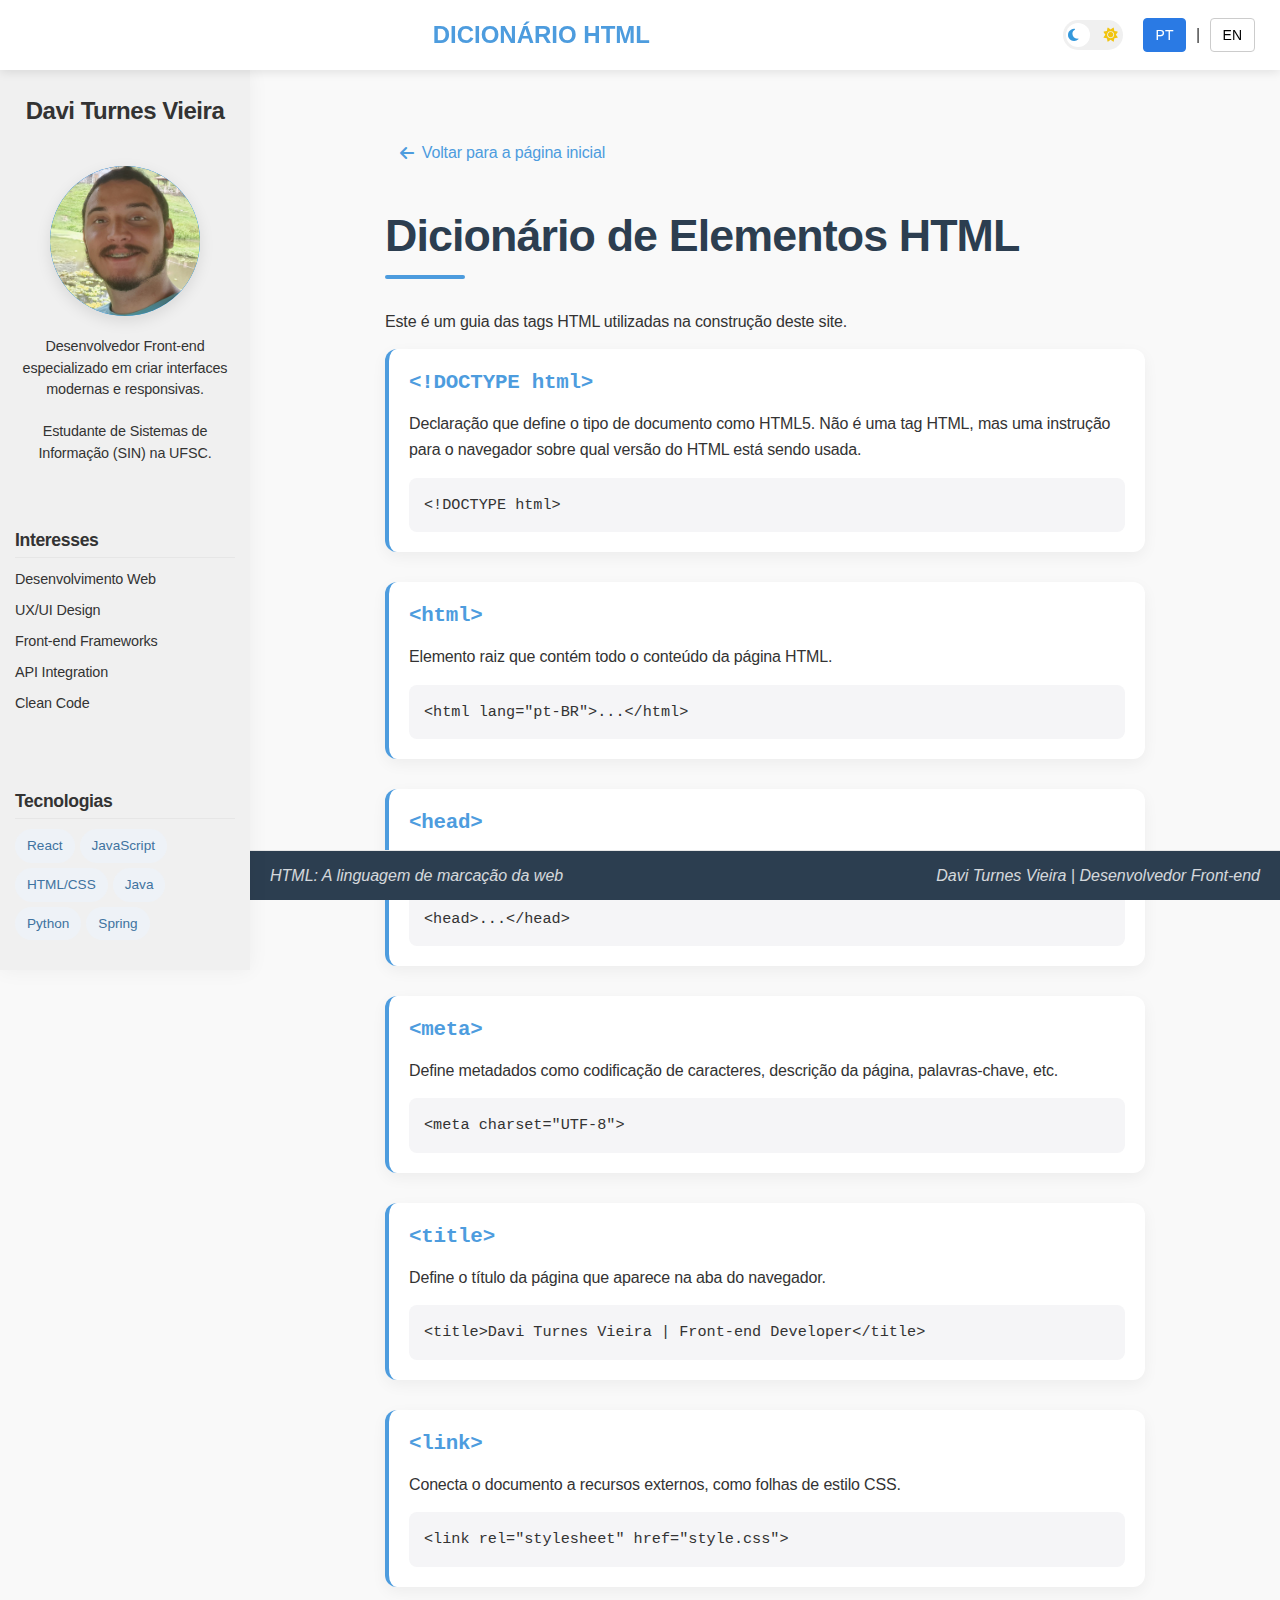
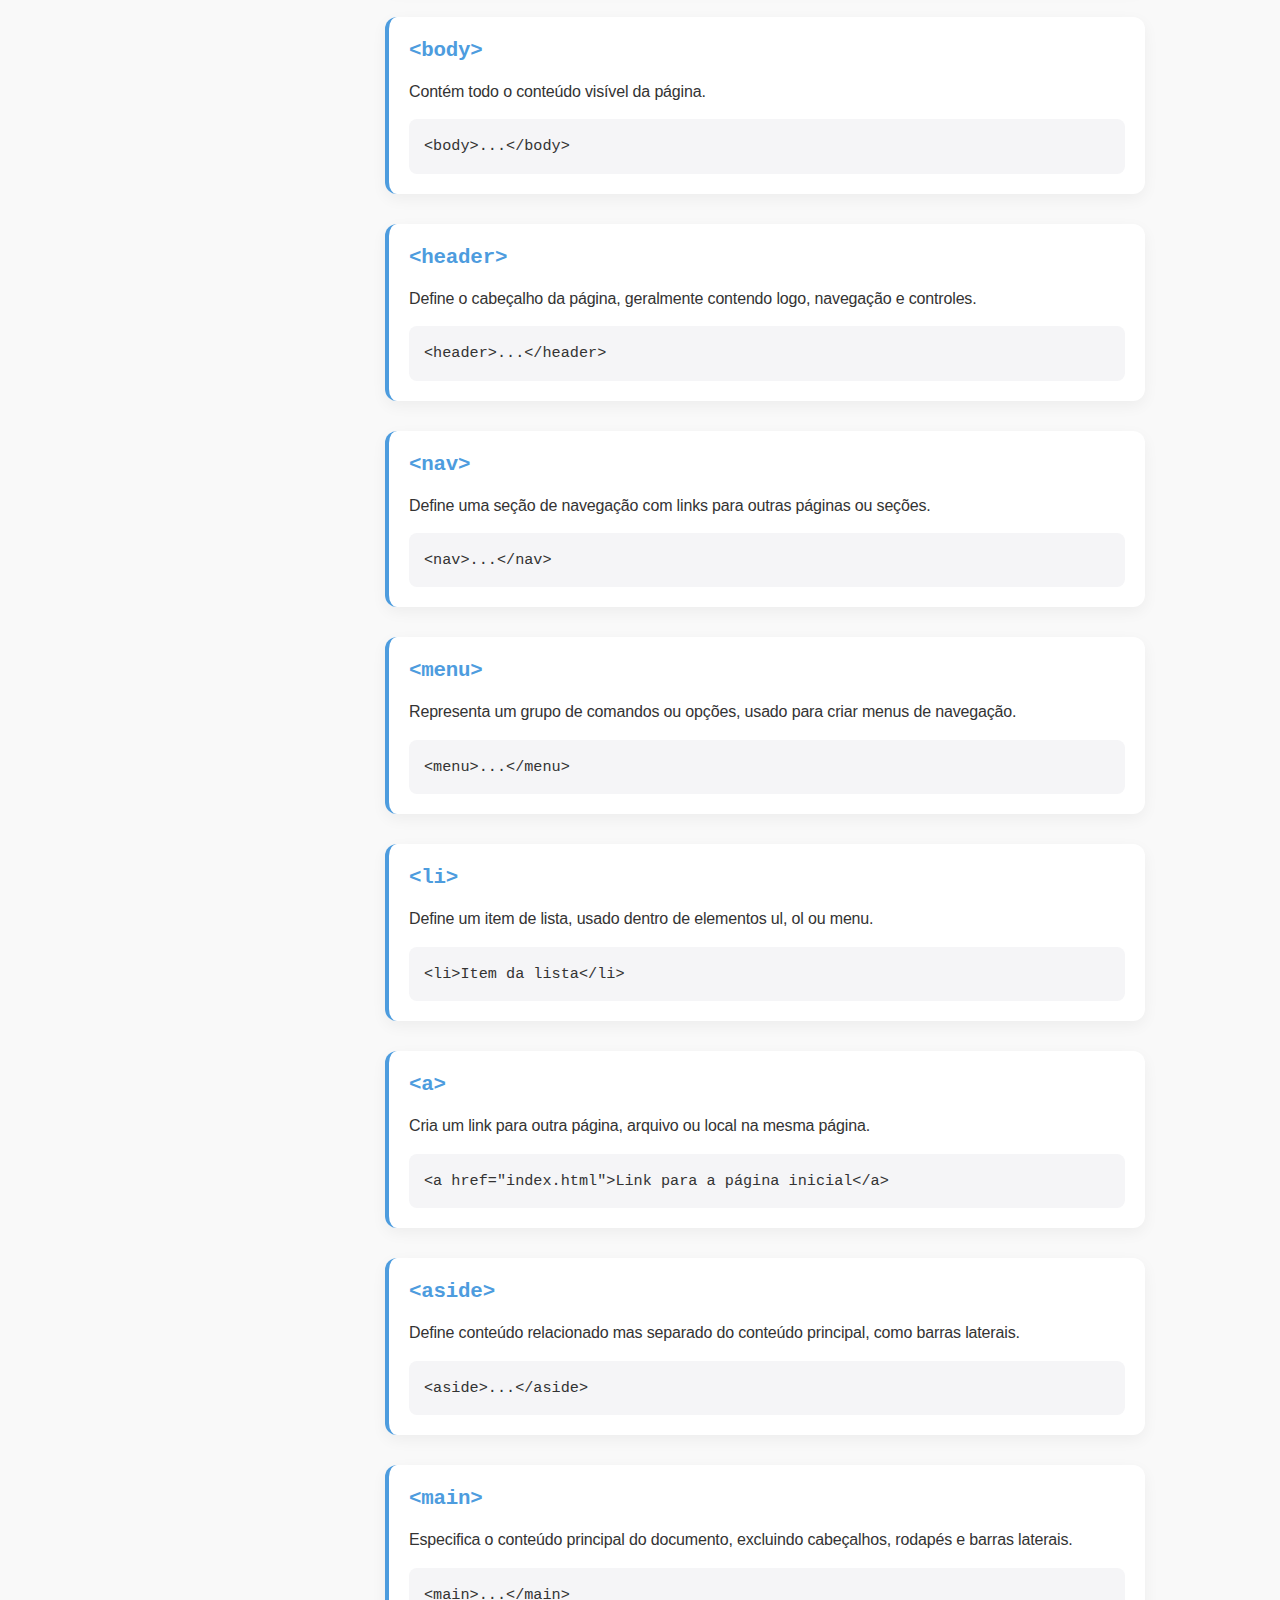
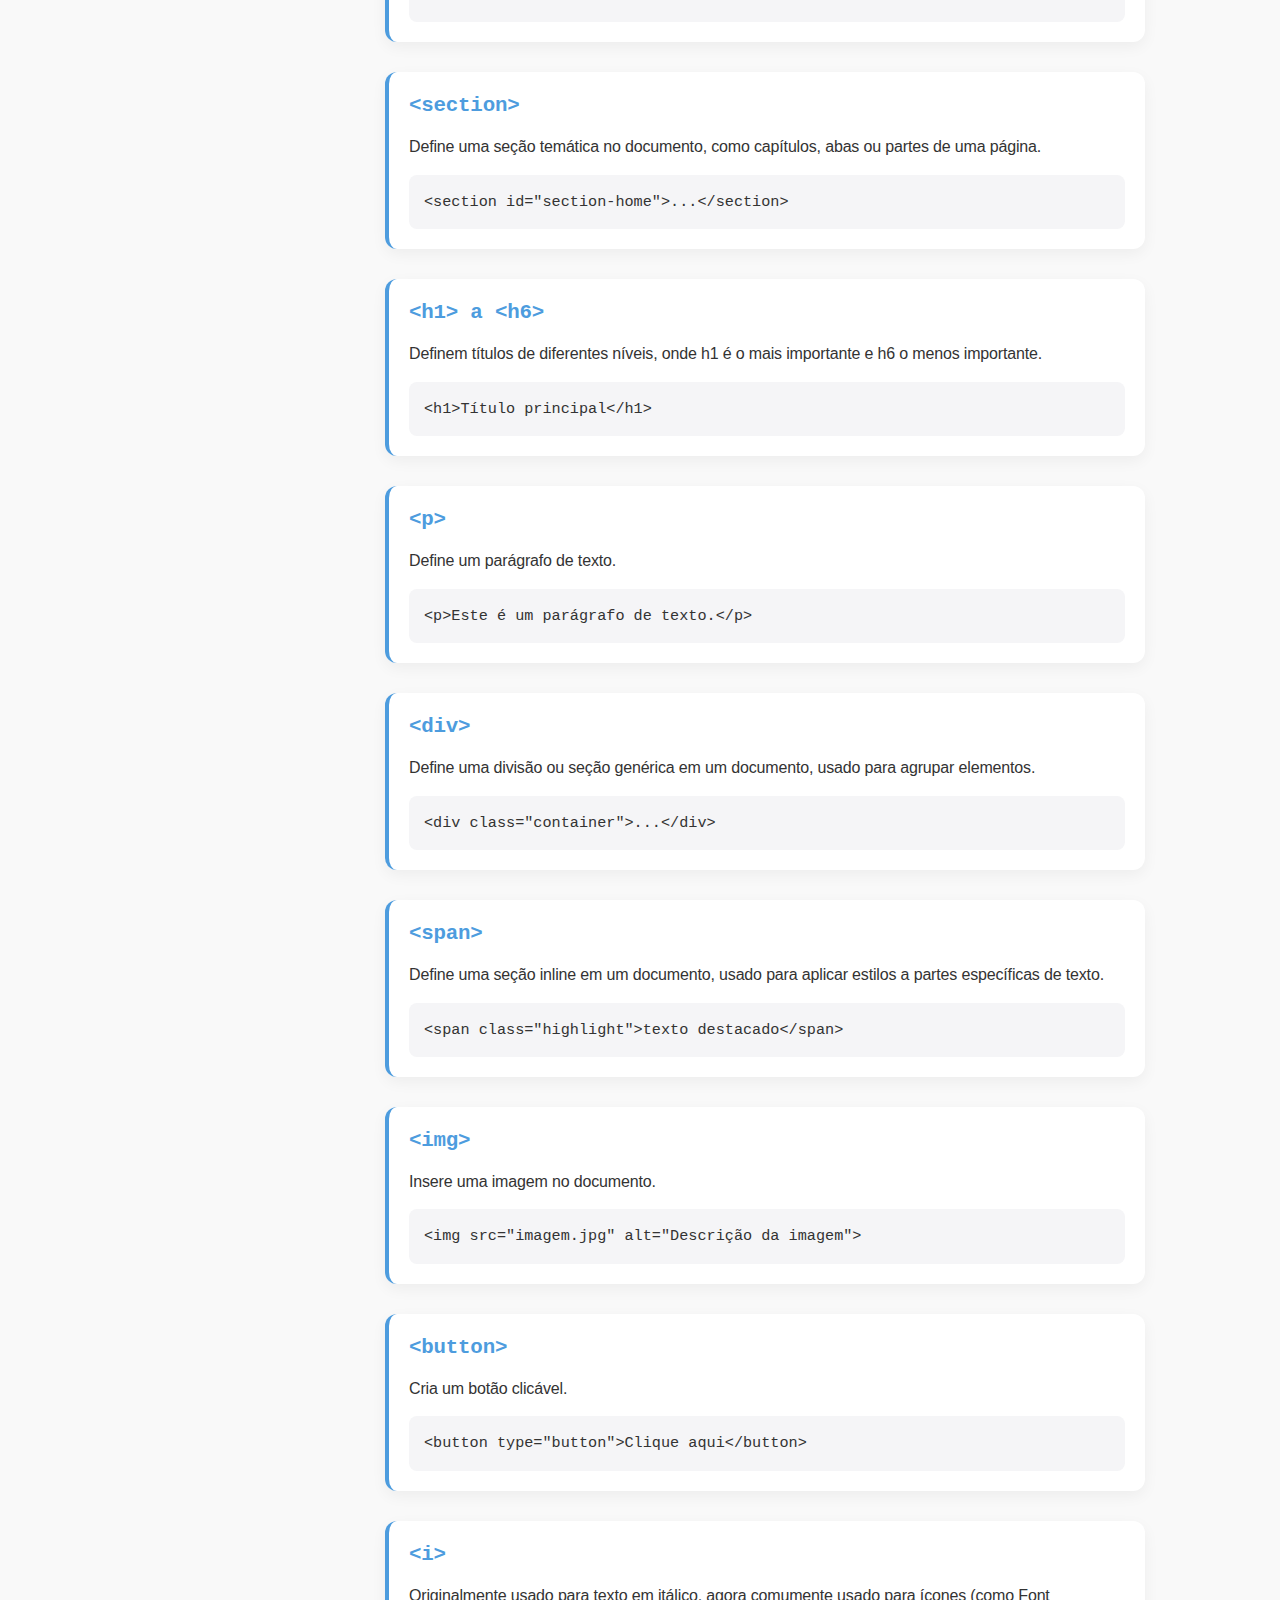
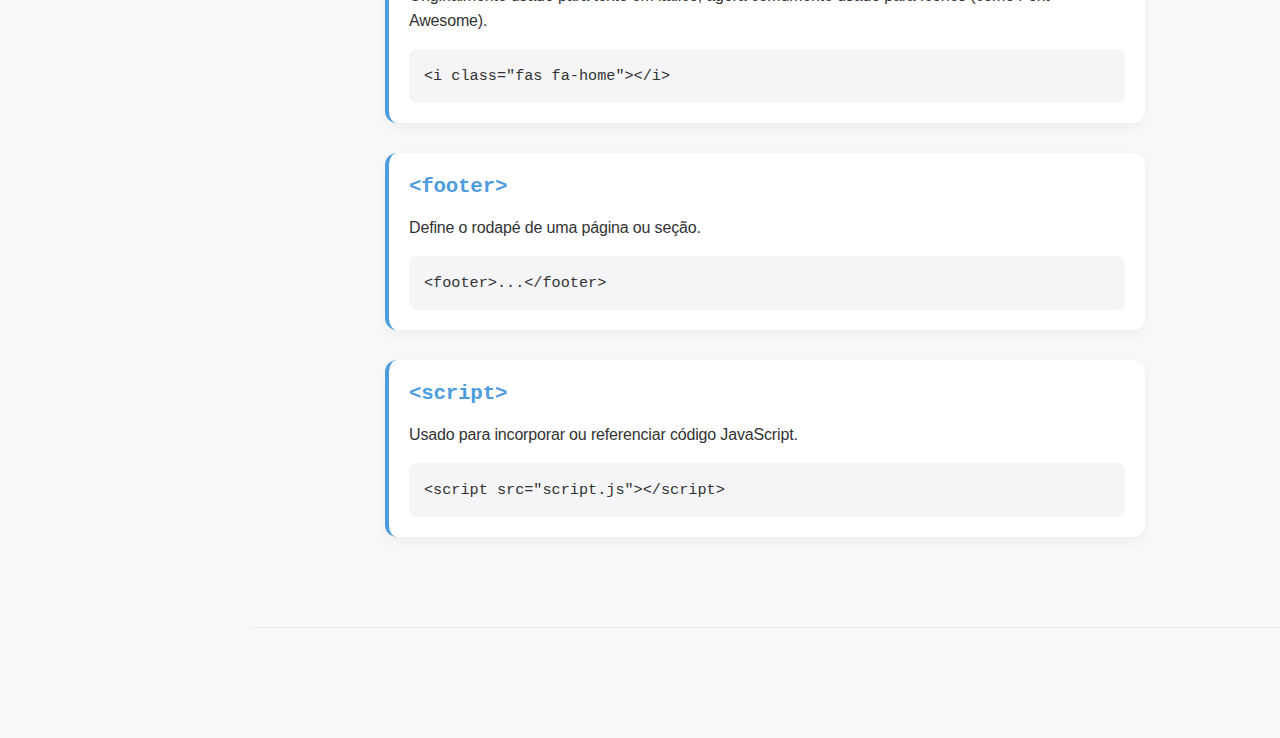
==== commit 2d56d995: "i18n implementation" ====
--- a/html_dict.html
+++ b/html_dict.html
@@ -16,6 +16,9 @@
     <link rel="stylesheet" href="css/modern-styles.css">
     <link rel="stylesheet" href="css/scrollbar-styles.css">
     <link rel="icon" href="assets/img/favicon.ico" type="image/x-icon">
+    <link rel="stylesheet" href="css/i18n.css">
+    <script src="js/i18n.js"></script>
+    <script src="js/i18n-extension.js"></script>
     <style>
         .html-dict {
             max-width: 800px;
@@ -107,6 +110,12 @@
                 <i class="fas fa-sun"></i>
                 <div class="theme-toggle-ball"></div>
             </div>
+            <!-- Adicionando botões de idioma ao cabeçalho -->
+            <div class="language-toggle">
+                <button class="lang-btn active" data-lang="pt">PT</button>
+                <span>|</span>
+                <button class="lang-btn" data-lang="en">EN</button>
+            </div>
         </div>
     </header>
     
@@ -114,16 +123,16 @@
         <h1>Davi Turnes Vieira</h1>
         
         <div class="blured-box">
-            <img src="assets/img/Eu_no_Mine.png" alt="Davi Turnes Vieira">
-        </div>
-        
-        <p>Desenvolvedor Front-end especializado em criar interfaces modernas e responsivas.</p>
+            <img src="assets\img\foto_github.jpg" alt="Davi Turnes Vieira">
+        </div>
+        
+        <p data-i18n="sidebar_bio">Desenvolvedor Front-end especializado em criar interfaces modernas e responsivas.</p>
         <p>Estudante de <a href="https://sin.ufsc.br/" target="_blank">Sistemas de Informação (SIN)</a> na UFSC.</p>
         
         <div class="sidebar-section">
-            <h3>Interesses</h3>
+            <h3 data-i18n="sidebar_interests">Interesses</h3>
             <ul class="sidebar-list">
-                <li>Desenvolvimento Web</li>
+                <li data-i18n="sidebar_web">Desenvolvimento Web</li>
                 <li>UX/UI Design</li>
                 <li>Front-end Frameworks</li>
                 <li>API Integration</li>
@@ -132,7 +141,7 @@
         </div>
         
         <div class="sidebar-section">
-            <h3>Tecnologias</h3>
+            <h3 data-i18n="sidebar_technologies">Tecnologias</h3>
             <div class="sidebar-tags">
                 <span>React</span>
                 <span>JavaScript</span>
@@ -144,7 +153,7 @@
         </div>
         
         <div class="sidebar-section">
-            <h3>Redes Sociais</h3>
+            <h3 data-i18n="sidebar_social">Redes Sociais</h3>
             <div class="sidebar-social">
                 <a href="https://github.com/daviturnesv" target="_blank" aria-label="GitHub">
                     <i class="fab fa-github"></i>
@@ -161,161 +170,161 @@
     
     <main class="main-section">
         <section class="html-dict">
-            <a href="index.html" class="back-link"><i class="fas fa-arrow-left"></i> Voltar para a página inicial</a>
-            
-            <h1>Dicionário de Elementos HTML</h1>
-            <p>Este é um guia das tags HTML utilizadas na construção deste site.</p>
+            <a href="index.html" class="back-link"><i class="fas fa-arrow-left"></i> <span data-i18n="dict_back_home">Voltar para a página inicial</span></a>
+            
+            <h1 data-i18n="dict_title">Dicionário de Elementos HTML</h1>
+            <p data-i18n="dict_description">Este é um guia das tags HTML utilizadas na construção deste site.</p>
             
             <!-- Conteúdo do dicionário -->
             <div class="dict-item">
                 <h2>&lt;!DOCTYPE html&gt;</h2>
-                <p>Declaração que define o tipo de documento como HTML5. Não é uma tag HTML, mas uma instrução para o navegador sobre qual versão do HTML está sendo usada.</p>
+                <p data-i18n="dict_doctype_desc">Declaração que define o tipo de documento como HTML5. Não é uma tag HTML, mas uma instrução para o navegador sobre qual versão do HTML está sendo usada.</p>
                 <div class="example">&lt;!DOCTYPE html&gt;</div>
             </div>
             
             <div class="dict-item">
                 <h2>&lt;html&gt;</h2>
-                <p>Elemento raiz que contém todo o conteúdo da página HTML.</p>
+                <p data-i18n="dict_html_desc">Elemento raiz que contém todo o conteúdo da página HTML.</p>
                 <div class="example">&lt;html lang="pt-BR"&gt;...&lt;/html&gt;</div>
             </div>
             
             <div class="dict-item">
                 <h2>&lt;head&gt;</h2>
-                <p>Contém metadados sobre o documento, como título, links para CSS, meta tags, etc.</p>
+                <p data-i18n="dict_head_desc">Contém metadados sobre o documento, como título, links para CSS, meta tags, etc.</p>
                 <div class="example">&lt;head&gt;...&lt;/head&gt;</div>
             </div>
             
             <div class="dict-item">
                 <h2>&lt;meta&gt;</h2>
-                <p>Define metadados como codificação de caracteres, descrição da página, palavras-chave, etc.</p>
+                <p data-i18n="dict_meta_desc">Define metadados como codificação de caracteres, descrição da página, palavras-chave, etc.</p>
                 <div class="example">&lt;meta charset="UTF-8"&gt;</div>
             </div>
             
             <div class="dict-item">
                 <h2>&lt;title&gt;</h2>
-                <p>Define o título da página que aparece na aba do navegador.</p>
+                <p data-i18n="dict_title_desc">Define o título da página que aparece na aba do navegador.</p>
                 <div class="example">&lt;title&gt;Davi Turnes Vieira | Front-end Developer&lt;/title&gt;</div>
             </div>
             
             <div class="dict-item">
                 <h2>&lt;link&gt;</h2>
-                <p>Conecta o documento a recursos externos, como folhas de estilo CSS.</p>
+                <p data-i18n="dict_link_desc">Conecta o documento a recursos externos, como folhas de estilo CSS.</p>
                 <div class="example">&lt;link rel="stylesheet" href="style.css"&gt;</div>
             </div>
             
             <div class="dict-item">
                 <h2>&lt;body&gt;</h2>
-                <p>Contém todo o conteúdo visível da página.</p>
+                <p data-i18n="dict_body_desc">Contém todo o conteúdo visível da página.</p>
                 <div class="example">&lt;body&gt;...&lt;/body&gt;</div>
             </div>
             
             <div class="dict-item">
                 <h2>&lt;header&gt;</h2>
-                <p>Define o cabeçalho da página, geralmente contendo logo, navegação e controles.</p>
+                <p data-i18n="dict_header_desc">Define o cabeçalho da página, geralmente contendo logo, navegação e controles.</p>
                 <div class="example">&lt;header&gt;...&lt;/header&gt;</div>
             </div>
             
             <div class="dict-item">
                 <h2>&lt;nav&gt;</h2>
-                <p>Define uma seção de navegação com links para outras páginas ou seções.</p>
+                <p data-i18n="dict_nav_desc">Define uma seção de navegação com links para outras páginas ou seções.</p>
                 <div class="example">&lt;nav&gt;...&lt;/nav&gt;</div>
             </div>
             
             <div class="dict-item">
                 <h2>&lt;menu&gt;</h2>
-                <p>Representa um grupo de comandos ou opções, usado para criar menus de navegação.</p>
+                <p data-i18n="dict_menu_desc">Representa um grupo de comandos ou opções, usado para criar menus de navegação.</p>
                 <div class="example">&lt;menu&gt;...&lt;/menu&gt;</div>
             </div>
             
             <div class="dict-item">
                 <h2>&lt;li&gt;</h2>
-                <p>Define um item de lista, usado dentro de elementos ul, ol ou menu.</p>
+                <p data-i18n="dict_li_desc">Define um item de lista, usado dentro de elementos ul, ol ou menu.</p>
                 <div class="example">&lt;li&gt;Item da lista&lt;/li&gt;</div>
             </div>
             
             <div class="dict-item">
                 <h2>&lt;a&gt;</h2>
-                <p>Cria um link para outra página, arquivo ou local na mesma página.</p>
+                <p data-i18n="dict_a_desc">Cria um link para outra página, arquivo ou local na mesma página.</p>
                 <div class="example">&lt;a href="index.html"&gt;Link para a página inicial&lt;/a&gt;</div>
             </div>
             
             <div class="dict-item">
                 <h2>&lt;aside&gt;</h2>
-                <p>Define conteúdo relacionado mas separado do conteúdo principal, como barras laterais.</p>
+                <p data-i18n="dict_aside_desc">Define conteúdo relacionado mas separado do conteúdo principal, como barras laterais.</p>
                 <div class="example">&lt;aside&gt;...&lt;/aside&gt;</div>
             </div>
             
             <div class="dict-item">
                 <h2>&lt;main&gt;</h2>
-                <p>Especifica o conteúdo principal do documento, excluindo cabeçalhos, rodapés e barras laterais.</p>
+                <p data-i18n="dict_main_desc">Especifica o conteúdo principal do documento, excluindo cabeçalhos, rodapés e barras laterais.</p>
                 <div class="example">&lt;main&gt;...&lt;/main&gt;</div>
             </div>
             
             <div class="dict-item">
                 <h2>&lt;section&gt;</h2>
-                <p>Define uma seção temática no documento, como capítulos, abas ou partes de uma página.</p>
+                <p data-i18n="dict_section_desc">Define uma seção temática no documento, como capítulos, abas ou partes de uma página.</p>
                 <div class="example">&lt;section id="section-home"&gt;...&lt;/section&gt;</div>
             </div>
             
             <div class="dict-item">
                 <h2>&lt;h1&gt; a &lt;h6&gt;</h2>
-                <p>Definem títulos de diferentes níveis, onde h1 é o mais importante e h6 o menos importante.</p>
+                <p data-i18n="dict_headings_desc">Definem títulos de diferentes níveis, onde h1 é o mais importante e h6 o menos importante.</p>
                 <div class="example">&lt;h1&gt;Título principal&lt;/h1&gt;</div>
             </div>
             
             <div class="dict-item">
                 <h2>&lt;p&gt;</h2>
-                <p>Define um parágrafo de texto.</p>
+                <p data-i18n="dict_p_desc">Define um parágrafo de texto.</p>
                 <div class="example">&lt;p&gt;Este é um parágrafo de texto.&lt;/p&gt;</div>
             </div>
             
             <div class="dict-item">
                 <h2>&lt;div&gt;</h2>
-                <p>Define uma divisão ou seção genérica em um documento, usado para agrupar elementos.</p>
+                <p data-i18n="dict_div_desc">Define uma divisão ou seção genérica em um documento, usado para agrupar elementos.</p>
                 <div class="example">&lt;div class="container"&gt;...&lt;/div&gt;</div>
             </div>
             
             <div class="dict-item">
                 <h2>&lt;span&gt;</h2>
-                <p>Define uma seção inline em um documento, usado para aplicar estilos a partes específicas de texto.</p>
+                <p data-i18n="dict_span_desc">Define uma seção inline em um documento, usado para aplicar estilos a partes específicas de texto.</p>
                 <div class="example">&lt;span class="highlight"&gt;texto destacado&lt;/span&gt;</div>
             </div>
             
             <div class="dict-item">
                 <h2>&lt;img&gt;</h2>
-                <p>Insere uma imagem no documento.</p>
+                <p data-i18n="dict_img_desc">Insere uma imagem no documento.</p>
                 <div class="example">&lt;img src="imagem.jpg" alt="Descrição da imagem"&gt;</div>
             </div>
             
             <div class="dict-item">
                 <h2>&lt;button&gt;</h2>
-                <p>Cria um botão clicável.</p>
+                <p data-i18n="dict_button_desc">Cria um botão clicável.</p>
                 <div class="example">&lt;button type="button"&gt;Clique aqui&lt;/button&gt;</div>
             </div>
             
             <div class="dict-item">
                 <h2>&lt;i&gt;</h2>
-                <p>Originalmente usado para texto em itálico, agora comumente usado para ícones (como Font Awesome).</p>
+                <p data-i18n="dict_i_desc">Originalmente usado para texto em itálico, agora comumente usado para ícones (como Font Awesome).</p>
                 <div class="example">&lt;i class="fas fa-home"&gt;&lt;/i&gt;</div>
             </div>
             
             <div class="dict-item">
                 <h2>&lt;footer&gt;</h2>
-                <p>Define o rodapé de uma página ou seção.</p>
+                <p data-i18n="dict_footer_desc">Define o rodapé de uma página ou seção.</p>
                 <div class="example">&lt;footer&gt;...&lt;/footer&gt;</div>
             </div>
             
             <div class="dict-item">
                 <h2>&lt;script&gt;</h2>
-                <p>Usado para incorporar ou referenciar código JavaScript.</p>
+                <p data-i18n="dict_script_desc">Usado para incorporar ou referenciar código JavaScript.</p>
                 <div class="example">&lt;script src="script.js"&gt;&lt;/script&gt;</div>
             </div>
         </section>
     </main>
     
     <footer>
-        <div class="copyright">HTML: A linguagem de marcação da web</div>
-        <div class="news">Davi Turnes Vieira | Desenvolvedor Front-end</div>
+        <div class="copyright" data-i18n="dict_footer_copyright">HTML: A linguagem de marcação da web</div>
+        <div class="news" data-i18n="dict_footer_author">Davi Turnes Vieira | Desenvolvedor Front-end</div>
     </footer>
     
     <!-- Botão de voltar ao topo -->
--- a/css/i18n.css
+++ b/css/i18n.css
@@ -0,0 +1,27 @@
+/* Estilos para botões de idioma */
+.lang-btn {
+    padding: 8px 12px;
+    margin: 0 5px;
+    background-color: transparent;
+    border: 1px solid #ccc;
+    border-radius: 4px;
+    cursor: pointer;
+    font-size: 14px;
+    transition: all 0.3s ease;
+}
+
+.lang-btn:hover {
+    background-color: #f0f0f0;
+}
+
+.lang-btn.active {
+    background-color: #2a7ae4;
+    color: white;
+    border-color: #2a7ae4;
+}
+
+.lang-selector {
+    display: flex;
+    justify-content: flex-end;
+    padding: 10px 20px;
+}
